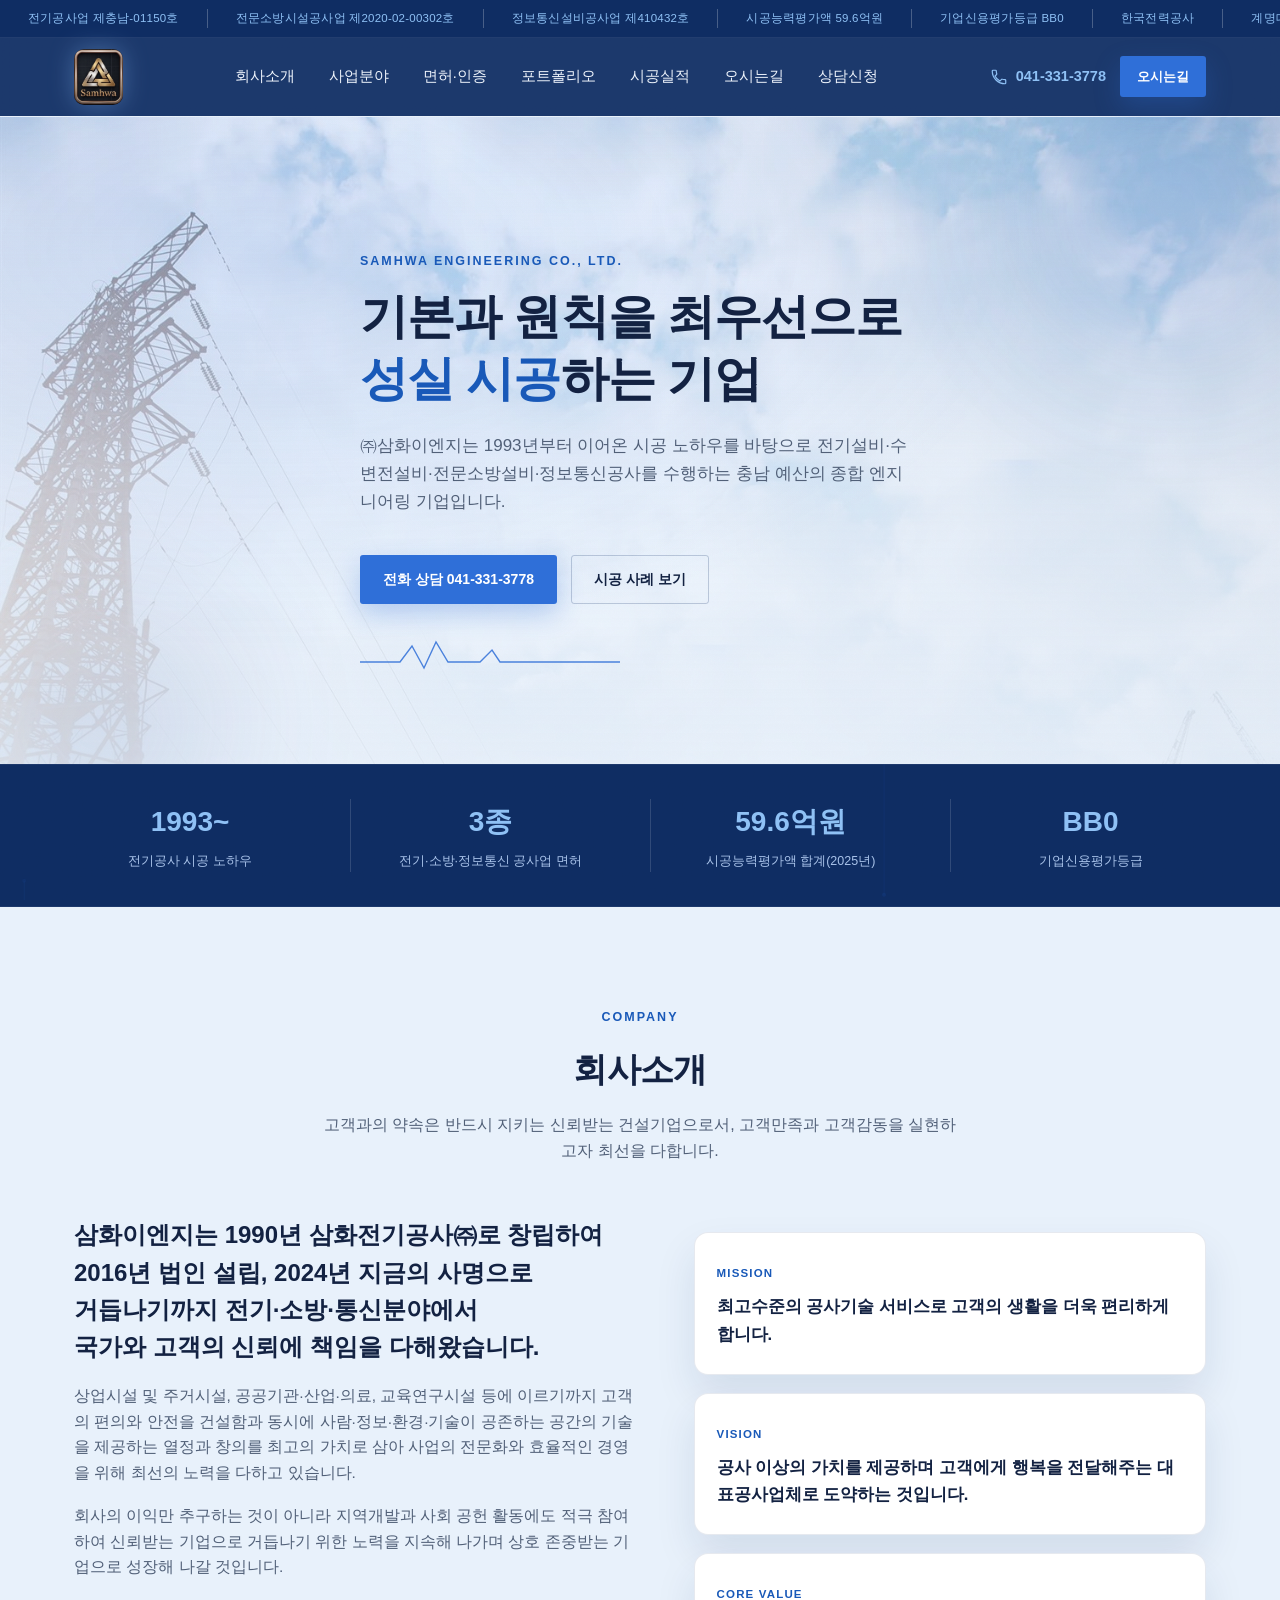
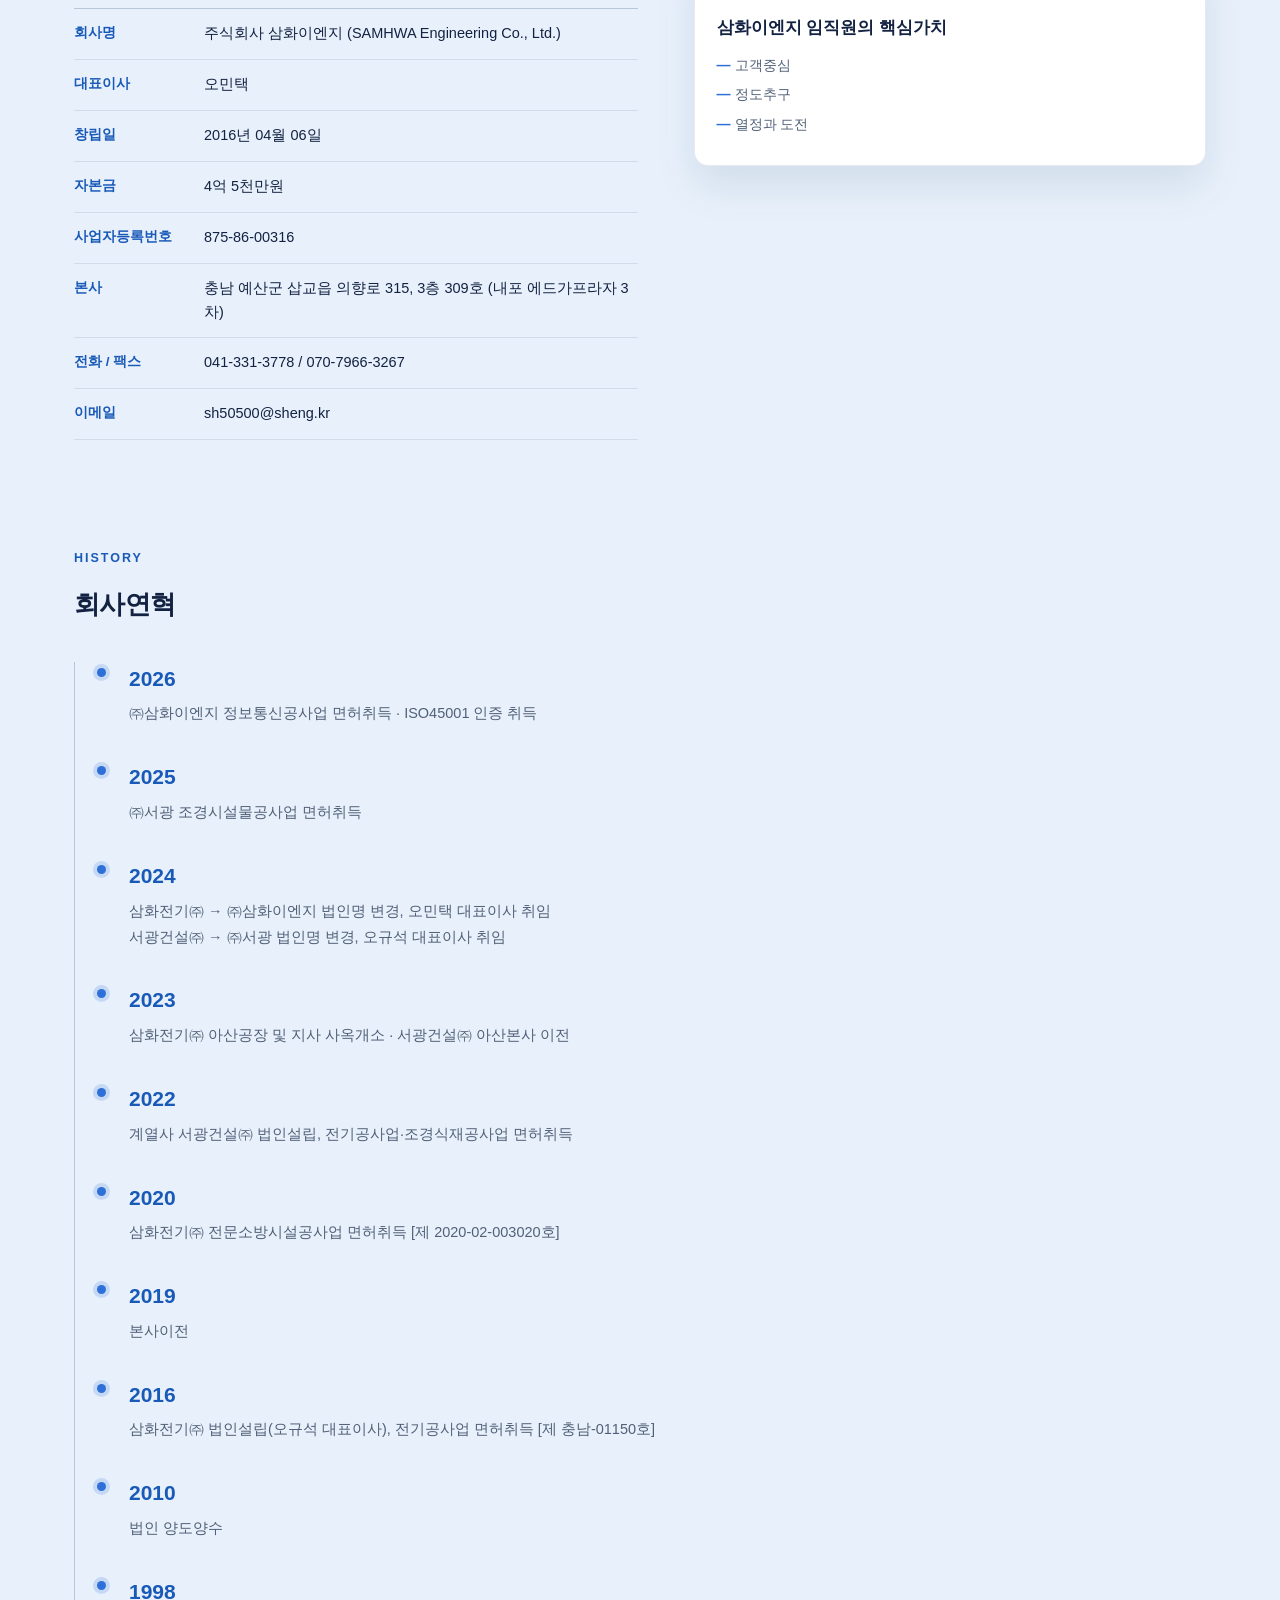
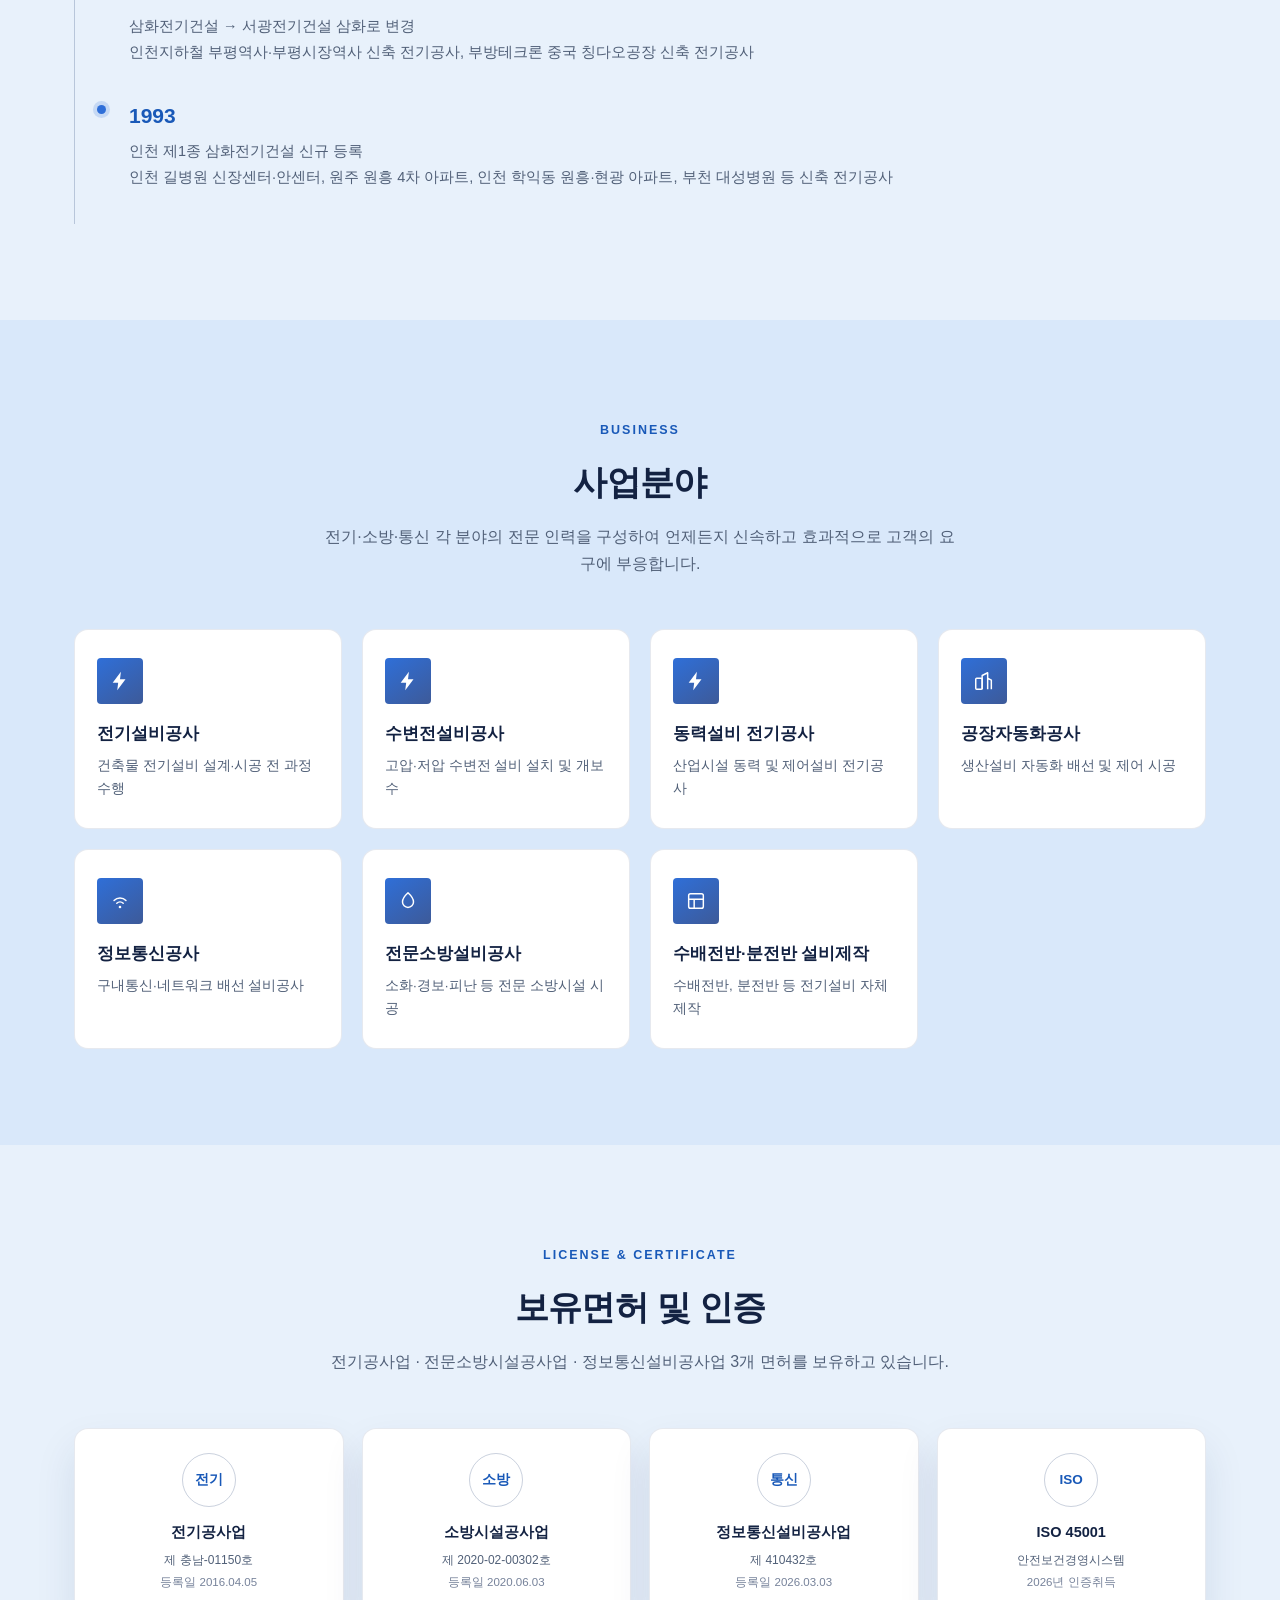
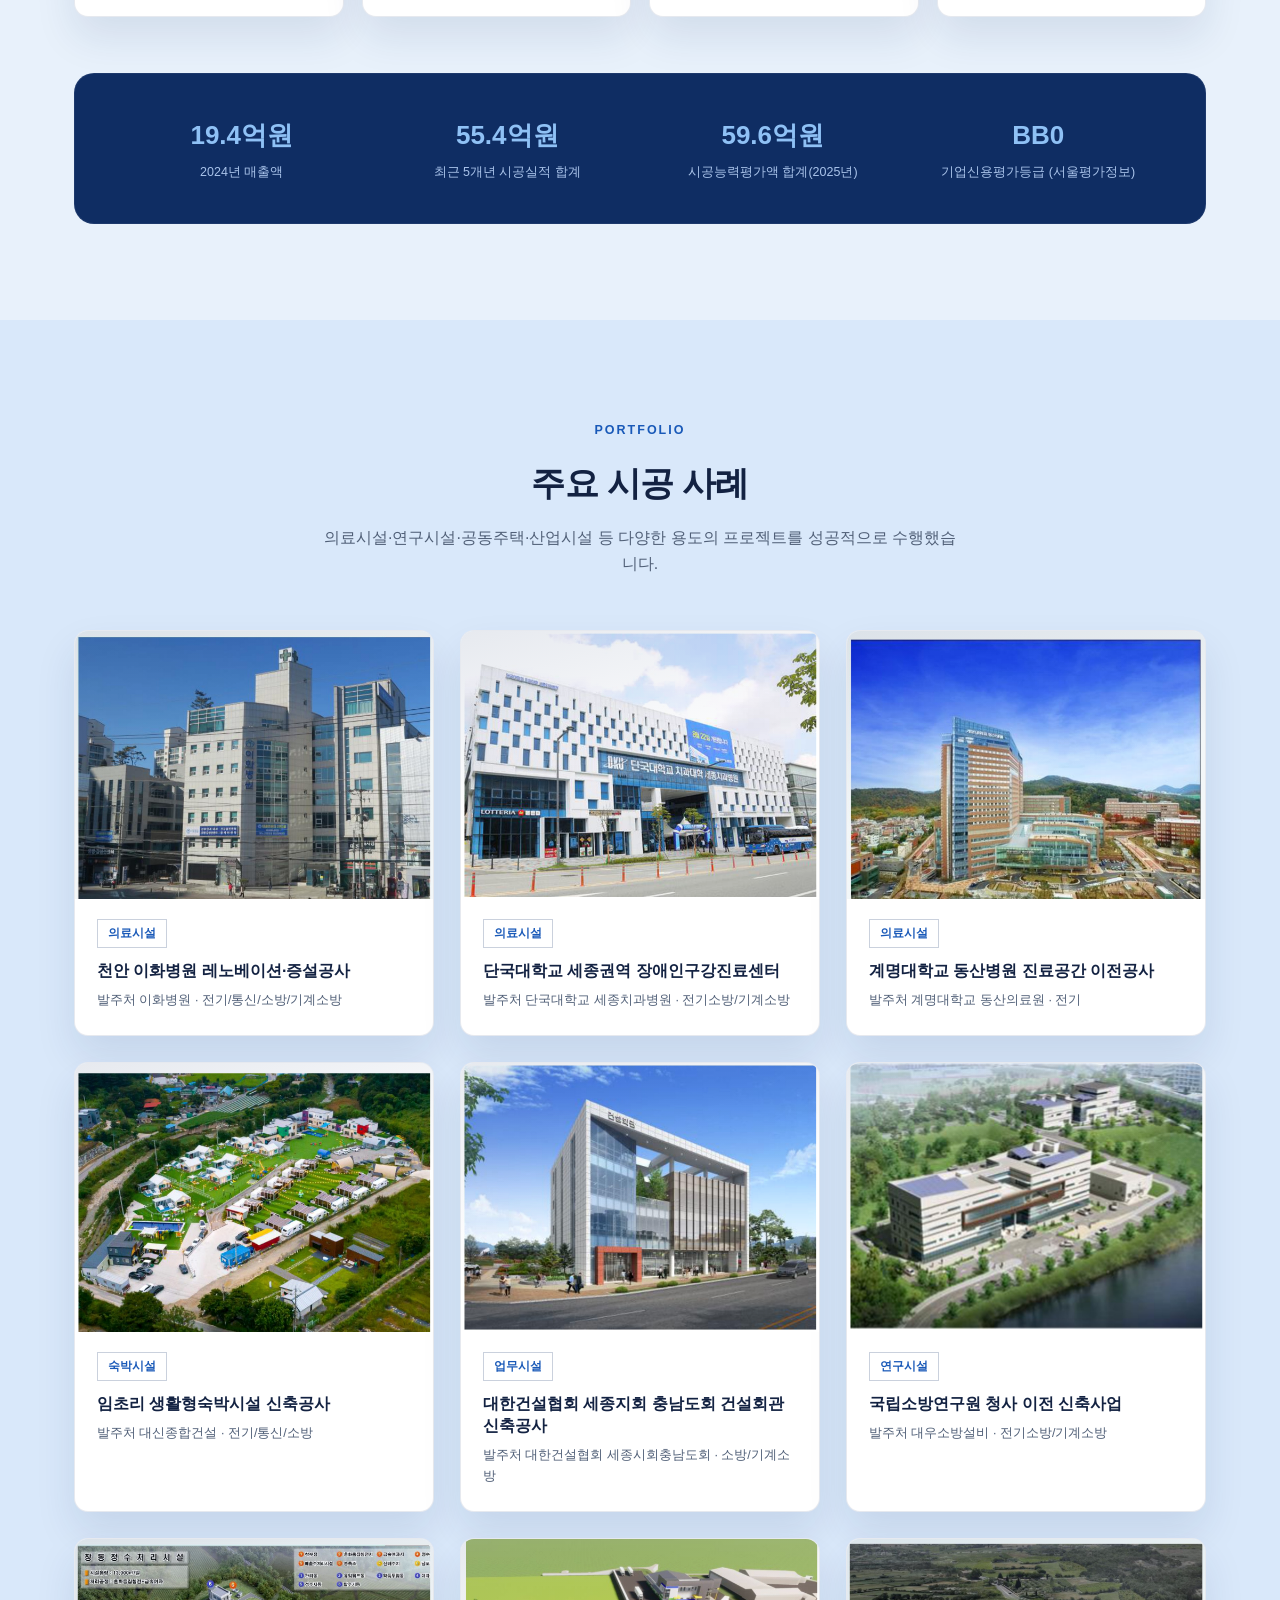
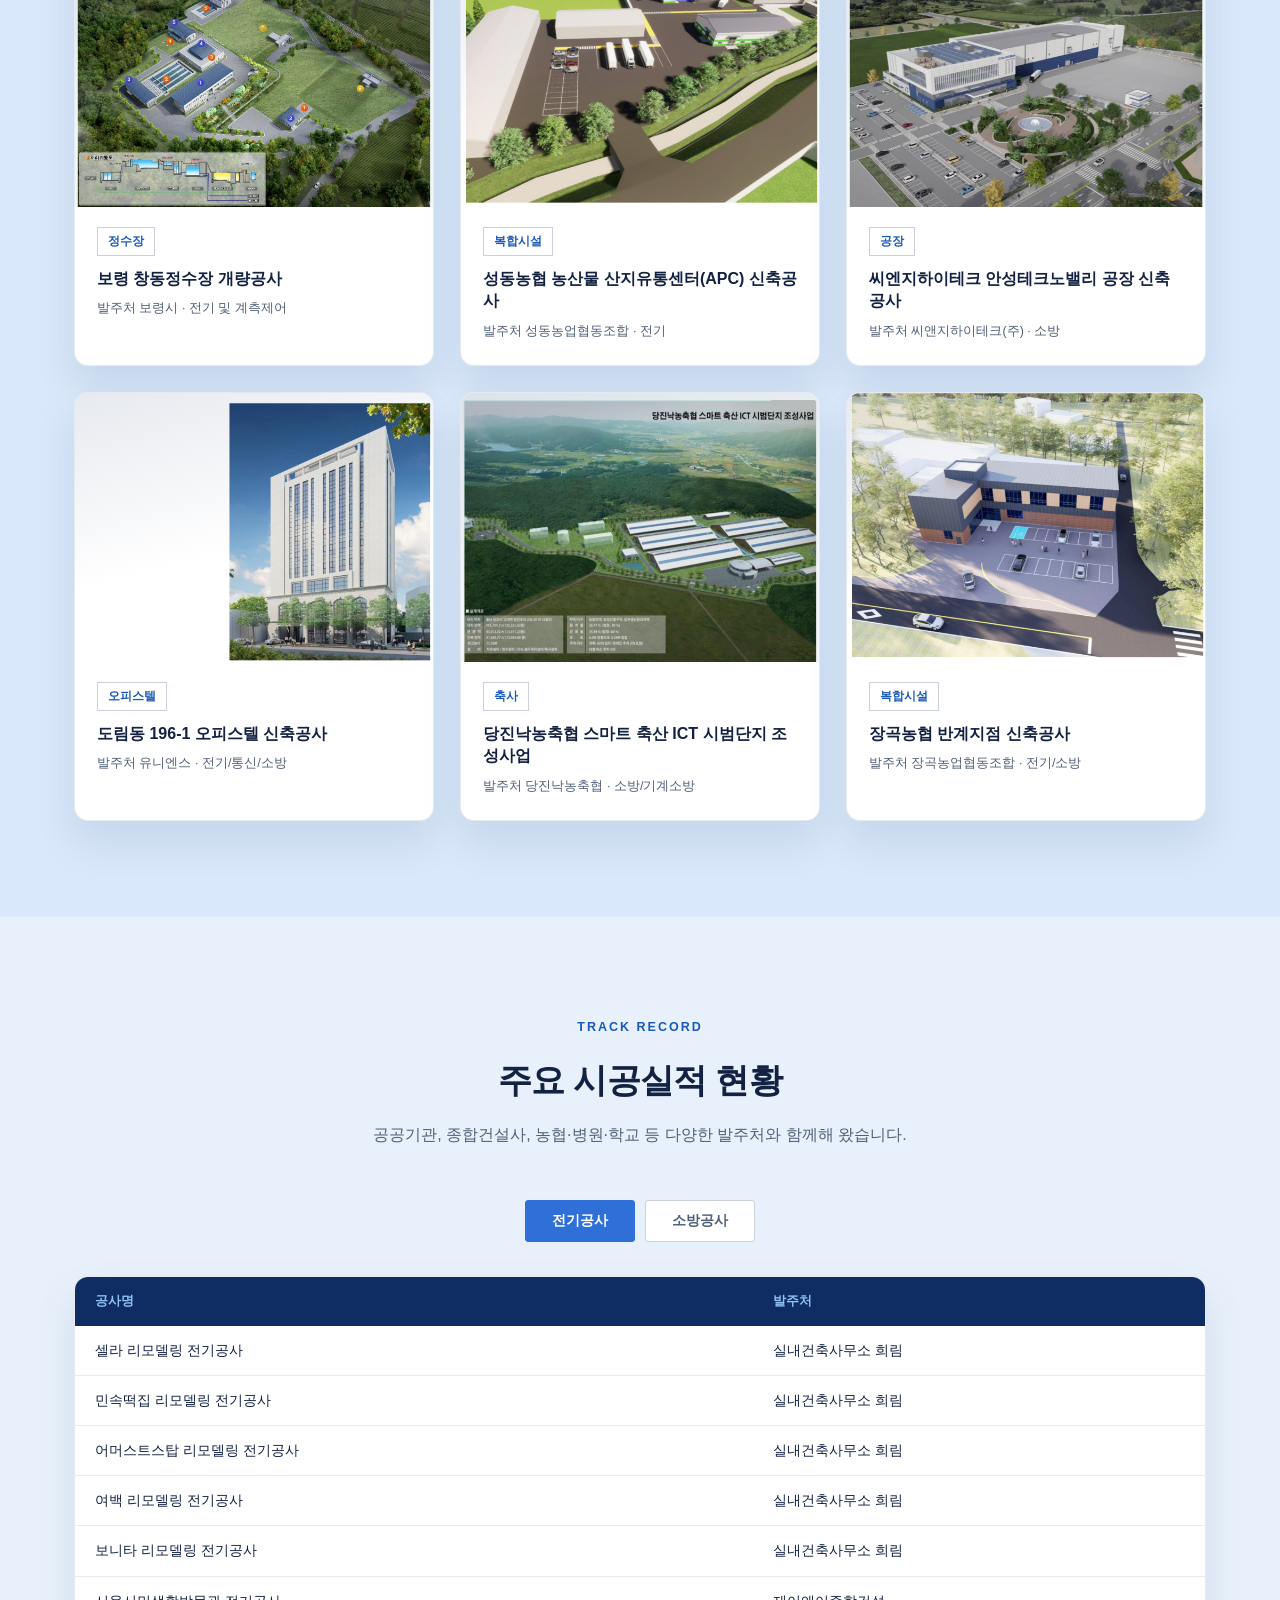
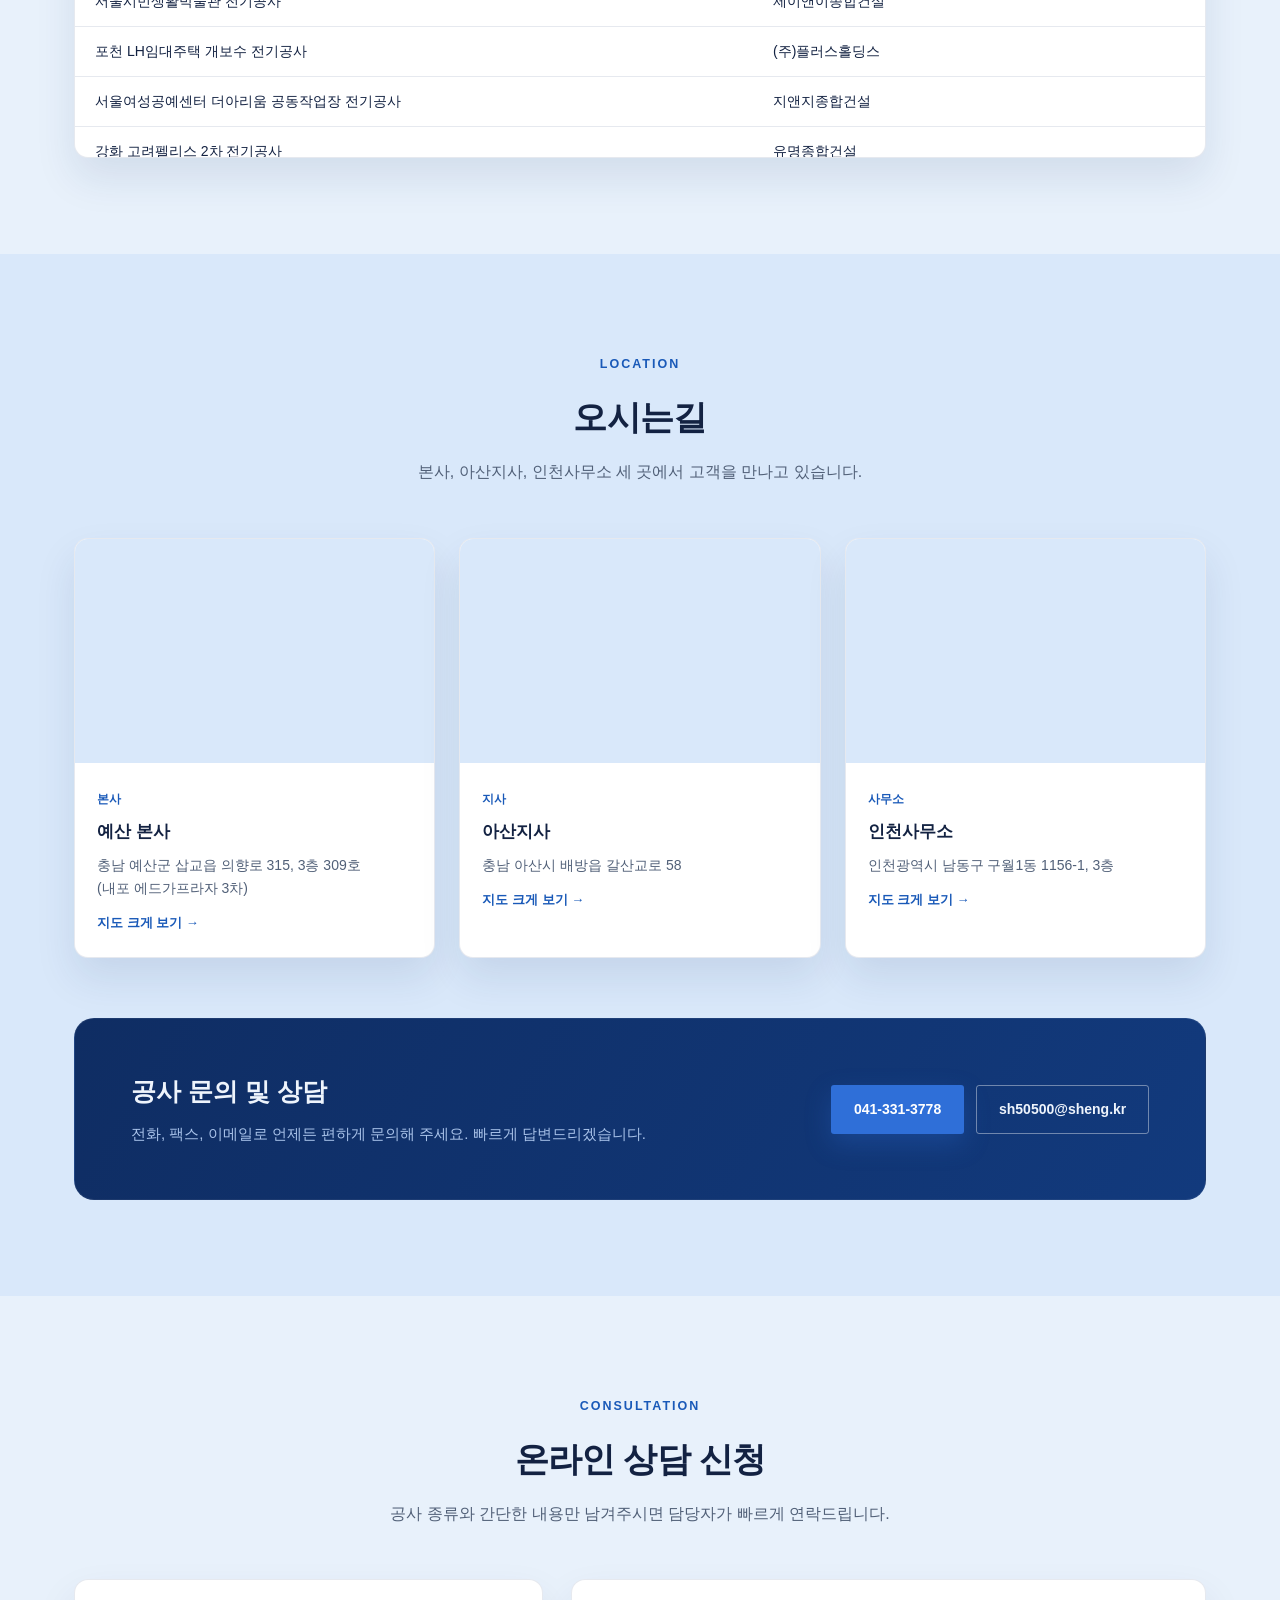
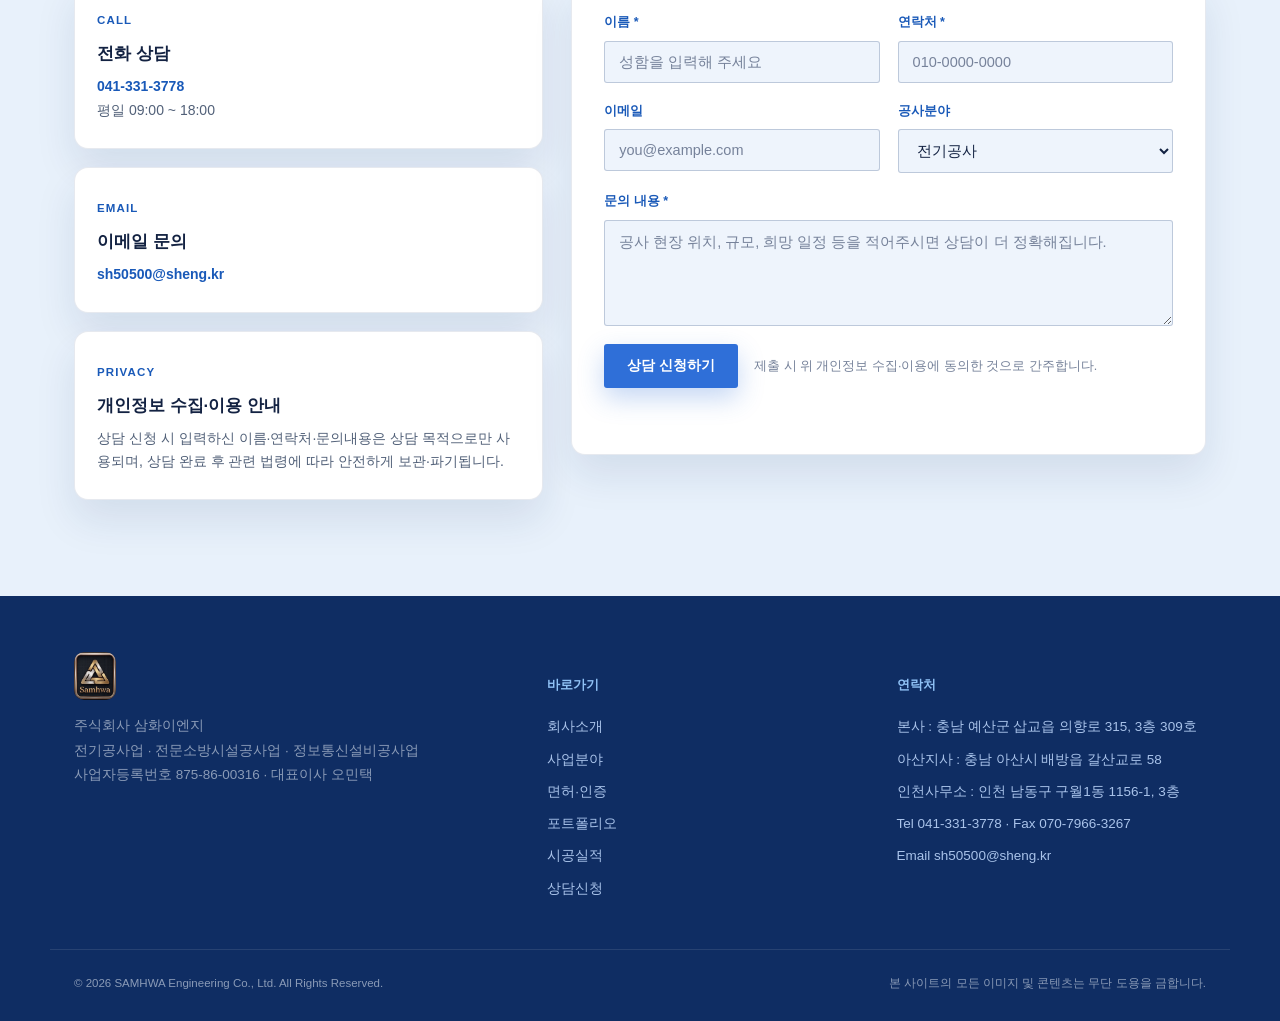
==== index.html @ 5a82204e "Initial commit: white-blue theme with deep-blue accent bands (current live version)" ====
<!DOCTYPE html>
<html lang="ko">
<head>
<meta charset="UTF-8" />
<meta name="viewport" content="width=device-width, initial-scale=1.0" />
<title>(주)삼화이엔지 | 전기공사·소방설비·정보통신공사 전문기업</title>
<meta name="description" content="㈜삼화이엔지는 1993년부터 이어온 시공 노하우로 전기설비공사, 수변전설비공사, 전문소방설비공사, 정보통신공사를 수행하는 충남 예산 소재 종합 엔지니어링 기업입니다." />
<meta property="og:title" content="(주)삼화이엔지 | 기본과 원칙을 최우선으로, 성실 시공하는 기업" />
<meta property="og:description" content="전기공사업 · 전문소방시설공사업 · 정보통신공사업 면허 보유. 병원·연구시설·공동주택·산업시설 등 다양한 시공 실적." />
<meta property="og:type" content="website" />
<meta name="theme-color" content="#0f2d63" />
<link rel="icon" type="image/png" href="assets/img/favicon.png" />
<link rel="stylesheet" href="css/style.css" />
</head>
<body>

<canvas id="bgCanvas" class="bg-canvas" aria-hidden="true"></canvas>
<div class="grain-overlay" aria-hidden="true"></div>

<div class="ticker" aria-hidden="true">
  <div class="ticker-track" id="tickerTrack">
    <span>전기공사업 제충남-01150호</span>
    <span>전문소방시설공사업 제2020-02-00302호</span>
    <span>정보통신설비공사업 제410432호</span>
    <span>시공능력평가액 59.6억원</span>
    <span>기업신용평가등급 BB0</span>
    <span>한국전력공사</span>
    <span>계명대학교 동산병원</span>
    <span>단국대학교 세종치과병원</span>
    <span>국립소방연구원</span>
    <span>ISO45001 인증</span>
    <span>전기공사업 제충남-01150호</span>
    <span>전문소방시설공사업 제2020-02-00302호</span>
    <span>정보통신설비공사업 제410432호</span>
    <span>시공능력평가액 59.6억원</span>
    <span>기업신용평가등급 BB0</span>
    <span>한국전력공사</span>
    <span>계명대학교 동산병원</span>
    <span>단국대학교 세종치과병원</span>
    <span>국립소방연구원</span>
    <span>ISO45001 인증</span>
  </div>
</div>

<header class="site-header">
  <div class="container nav">
    <a href="#top" class="brand"><img src="assets/img/logo.png" alt="삼화이엔지 로고" /></a>
    <nav class="menu">
      <a href="#about">회사소개</a>
      <a href="#business">사업분야</a>
      <a href="#license">면허·인증</a>
      <a href="#portfolio">포트폴리오</a>
      <a href="#performance">시공실적</a>
      <a href="#location">오시는길</a>
      <a href="#consult">상담신청</a>
    </nav>
    <div class="nav-actions">
      <a href="tel:041-331-3778" class="tel-link">
        <svg width="18" height="18" viewBox="0 0 24 24" fill="none"><path d="M6.6 10.8c1.4 2.8 3.8 5.1 6.6 6.6l2.2-2.2c.3-.3.7-.4 1-.2 1.1.4 2.3.6 3.6.6.6 0 1 .4 1 1V20c0 .6-.4 1-1 1C10.6 21 3 13.4 3 4c0-.6.4-1 1-1h3.4c.6 0 1 .4 1 1 0 1.3.2 2.5.6 3.6.1.4 0 .8-.2 1.1L6.6 10.8Z" stroke="currentColor" stroke-width="1.6"/></svg>
        041-331-3778
      </a>
      <a href="#location" class="btn btn-primary btn-sm btn-magnetic">오시는길</a>
      <button class="mobile-toggle" aria-label="메뉴 열기">
        <svg width="26" height="26" viewBox="0 0 24 24" fill="none"><path d="M4 7h16M4 12h16M4 17h16" stroke="currentColor" stroke-width="2" stroke-linecap="round"/></svg>
      </button>
    </div>
  </div>
</header>

<main id="top">

  <!-- HERO -->
  <section class="hero">
    <div class="container hero-inner">
      <span class="eyebrow">SAMHWA ENGINEERING CO., LTD.</span>
      <h1>기본과 원칙을 최우선으로<br /><b>성실 시공</b>하는 기업</h1>
      <p>㈜삼화이엔지는 1993년부터 이어온 시공 노하우를 바탕으로 전기설비·수변전설비·전문소방설비·정보통신공사를 수행하는 충남 예산의 종합 엔지니어링 기업입니다.</p>
      <div class="hero-actions">
        <a href="tel:041-331-3778" class="btn btn-primary btn-magnetic">전화 상담 041-331-3778</a>
        <a href="#portfolio" class="btn btn-outline btn-magnetic">시공 사례 보기</a>
      </div>
      <svg class="hero-line" data-draw width="260" height="34" viewBox="0 0 260 34" aria-hidden="true">
        <path d="M0 24 L40 24 L52 8 L64 30 L76 4 L88 24 L120 24 L132 12 L140 24 L260 24" />
      </svg>
    </div>
  </section>

  <div class="trust-strip">
    <div class="container trust-grid">
      <div class="trust-item">
        <div class="trust-num"><span class="stat-num" data-count>1993</span>~</div>
        <div class="trust-label">전기공사 시공 노하우</div>
      </div>
      <div class="trust-item">
        <div class="trust-num"><span class="stat-num" data-count>3</span>종</div>
        <div class="trust-label">전기·소방·정보통신 공사업 면허</div>
      </div>
      <div class="trust-item">
        <div class="trust-num"><span class="stat-num" data-count>59.6</span>억원</div>
        <div class="trust-label">시공능력평가액 합계(2025년)</div>
      </div>
      <div class="trust-item">
        <div class="trust-num"><span class="stat-num" data-decode>BB0</span></div>
        <div class="trust-label">기업신용평가등급</div>
      </div>
    </div>
  </div>

  <!-- 회사소개 -->
  <section class="section" id="about">
    <div class="container">
      <div class="section-head">
        <span class="eyebrow">Company</span>
        <h2>회사소개</h2>
        <p>고객과의 약속은 반드시 지키는 신뢰받는 건설기업으로서, 고객만족과 고객감동을 실현하고자 최선을 다합니다.</p>
      </div>

      <div class="about-grid" data-reveal>
        <div class="about-copy">
          <h3>삼화이엔지는 1990년 삼화전기공사㈜로 창립하여<br/>2016년 법인 설립, 2024년 지금의 사명으로<br/>거듭나기까지 전기·소방·통신분야에서<br/>국가와 고객의 신뢰에 책임을 다해왔습니다.</h3>
          <p>상업시설 및 주거시설, 공공기관·산업·의료, 교육연구시설 등에 이르기까지 고객의 편의와 안전을 건설함과 동시에 사람·정보·환경·기술이 공존하는 공간의 기술을 제공하는 열정과 창의를 최고의 가치로 삼아 사업의 전문화와 효율적인 경영을 위해 최선의 노력을 다하고 있습니다.</p>
          <p>회사의 이익만 추구하는 것이 아니라 지역개발과 사회 공헌 활동에도 적극 참여하여 신뢰받는 기업으로 거듭나기 위한 노력을 지속해 나가며 상호 존중받는 기업으로 성장해 나갈 것입니다.</p>

          <dl class="info-table">
            <div><dt>회사명</dt><dd>주식회사 삼화이엔지 (SAMHWA Engineering Co., Ltd.)</dd></div>
            <div><dt>대표이사</dt><dd>오민택</dd></div>
            <div><dt>창립일</dt><dd>2016년 04월 06일</dd></div>
            <div><dt>자본금</dt><dd>4억 5천만원</dd></div>
            <div><dt>사업자등록번호</dt><dd>875-86-00316</dd></div>
            <div><dt>본사</dt><dd>충남 예산군 삽교읍 의향로 315, 3층 309호 (내포 에드가프라자 3차)</dd></div>
            <div><dt>전화 / 팩스</dt><dd>041-331-3778 / 070-7966-3267</dd></div>
            <div><dt>이메일</dt><dd>sh50500@sheng.kr</dd></div>
          </dl>
        </div>

        <div>
          <div class="value-cards" style="grid-template-columns:1fr">
            <div class="value-card">
              <span class="tag">MISSION</span>
              <h4>최고수준의 공사기술 서비스로 고객의 생활을 더욱 편리하게 합니다.</h4>
            </div>
            <div class="value-card">
              <span class="tag">VISION</span>
              <h4>공사 이상의 가치를 제공하며 고객에게 행복을 전달해주는 대표공사업체로 도약하는 것입니다.</h4>
            </div>
            <div class="value-card">
              <span class="tag">CORE VALUE</span>
              <h4>삼화이엔지 임직원의 핵심가치</h4>
              <ul>
                <li>고객중심</li>
                <li>정도추구</li>
                <li>열정과 도전</li>
              </ul>
            </div>
          </div>
        </div>
      </div>

      <!-- 연혁 -->
      <div style="margin-top:88px" data-reveal>
        <div class="section-head left" style="margin-bottom:36px">
          <span class="eyebrow">History</span>
          <h2 style="font-size:26px">회사연혁</h2>
        </div>
        <div class="timeline">
          <div class="tl-item">
            <div class="tl-year">2026</div>
            <p>㈜삼화이엔지 정보통신공사업 면허취득 · ISO45001 인증 취득</p>
          </div>
          <div class="tl-item">
            <div class="tl-year">2025</div>
            <p>㈜서광 조경시설물공사업 면허취득</p>
          </div>
          <div class="tl-item">
            <div class="tl-year">2024</div>
            <p>삼화전기㈜ → ㈜삼화이엔지 법인명 변경, 오민택 대표이사 취임</p>
            <p>서광건설㈜ → ㈜서광 법인명 변경, 오규석 대표이사 취임</p>
          </div>
          <div class="tl-item">
            <div class="tl-year">2023</div>
            <p>삼화전기㈜ 아산공장 및 지사 사옥개소 · 서광건설㈜ 아산본사 이전</p>
          </div>
          <div class="tl-item">
            <div class="tl-year">2022</div>
            <p>계열사 서광건설㈜ 법인설립, 전기공사업·조경식재공사업 면허취득</p>
          </div>
          <div class="tl-item">
            <div class="tl-year">2020</div>
            <p>삼화전기㈜ 전문소방시설공사업 면허취득 [제 2020-02-003020호]</p>
          </div>
          <div class="tl-item">
            <div class="tl-year">2019</div>
            <p>본사이전</p>
          </div>
          <div class="tl-item">
            <div class="tl-year">2016</div>
            <p>삼화전기㈜ 법인설립(오규석 대표이사), 전기공사업 면허취득 [제 충남-01150호]</p>
          </div>
          <div class="tl-item">
            <div class="tl-year">2010</div>
            <p>법인 양도양수</p>
          </div>
          <div class="tl-item">
            <div class="tl-year">1998</div>
            <p>삼화전기건설 → 서광전기건설 삼화로 변경</p>
            <p>인천지하철 부평역사·부평시장역사 신축 전기공사, 부방테크론 중국 칭다오공장 신축 전기공사</p>
          </div>
          <div class="tl-item">
            <div class="tl-year">1993</div>
            <p>인천 제1종 삼화전기건설 신규 등록</p>
            <p>인천 길병원 신장센터·안센터, 원주 원흥 4차 아파트, 인천 학익동 원흥·현광 아파트, 부천 대성병원 등 신축 전기공사</p>
          </div>
        </div>
      </div>
    </div>
  </section>

  <!-- 사업분야 -->
  <section class="section alt" id="business">
    <div class="container">
      <div class="section-head">
        <span class="eyebrow">Business</span>
        <h2>사업분야</h2>
        <p>전기·소방·통신 각 분야의 전문 인력을 구성하여 언제든지 신속하고 효과적으로 고객의 요구에 부응합니다.</p>
      </div>
      <div class="biz-grid" data-reveal>
        <div class="biz-card">
          <div class="biz-icon"><svg width="22" height="22" viewBox="0 0 24 24" fill="none"><path d="M13 2 4 14h6l-1 8 9-12h-6l1-8Z" fill="currentColor"/></svg></div>
          <h4>전기설비공사</h4>
          <p>건축물 전기설비 설계·시공 전 과정 수행</p>
        </div>
        <div class="biz-card">
          <div class="biz-icon"><svg width="22" height="22" viewBox="0 0 24 24" fill="none"><path d="M13 2 4 14h6l-1 8 9-12h-6l1-8Z" fill="currentColor"/></svg></div>
          <h4>수변전설비공사</h4>
          <p>고압·저압 수변전 설비 설치 및 개보수</p>
        </div>
        <div class="biz-card">
          <div class="biz-icon"><svg width="22" height="22" viewBox="0 0 24 24" fill="none"><path d="M13 2 4 14h6l-1 8 9-12h-6l1-8Z" fill="currentColor"/></svg></div>
          <h4>동력설비 전기공사</h4>
          <p>산업시설 동력 및 제어설비 전기공사</p>
        </div>
        <div class="biz-card">
          <div class="biz-icon"><svg width="22" height="22" viewBox="0 0 24 24" fill="none"><rect x="3" y="9" width="7" height="12" rx="1" stroke="currentColor" stroke-width="1.6"/><path d="M10 21V6l6-3v18M16 21V9l4 2v10" stroke="currentColor" stroke-width="1.6" stroke-linejoin="round"/></svg></div>
          <h4>공장자동화공사</h4>
          <p>생산설비 자동화 배선 및 제어 시공</p>
        </div>
        <div class="biz-card">
          <div class="biz-icon"><svg width="22" height="22" viewBox="0 0 24 24" fill="none"><path d="M12 20a1.4 1.4 0 1 0 0-2.8 1.4 1.4 0 0 0 0 2.8Z" fill="currentColor"/><path d="M8.5 14.5a5 5 0 0 1 7 0M5.5 11.5a9 9 0 0 1 13 0" stroke="currentColor" stroke-width="1.6" stroke-linecap="round"/></svg></div>
          <h4>정보통신공사</h4>
          <p>구내통신·네트워크 배선 설비공사</p>
        </div>
        <div class="biz-card">
          <div class="biz-icon"><svg width="22" height="22" viewBox="0 0 24 24" fill="none"><path d="M12 3s6 5.5 6 10a6 6 0 1 1-12 0c0-4.5 6-10 6-10Z" stroke="currentColor" stroke-width="1.6" stroke-linejoin="round"/></svg></div>
          <h4>전문소방설비공사</h4>
          <p>소화·경보·피난 등 전문 소방시설 시공</p>
        </div>
        <div class="biz-card">
          <div class="biz-icon"><svg width="22" height="22" viewBox="0 0 24 24" fill="none"><rect x="4" y="4" width="16" height="16" rx="2" stroke="currentColor" stroke-width="1.6"/><path d="M4 10h16M10 10v10" stroke="currentColor" stroke-width="1.6"/></svg></div>
          <h4>수배전반·분전반 설비제작</h4>
          <p>수배전반, 분전반 등 전기설비 자체 제작</p>
        </div>
      </div>
    </div>
  </section>

  <!-- 면허/인증 -->
  <section class="section" id="license">
    <div class="container">
      <div class="section-head">
        <span class="eyebrow">License &amp; Certificate</span>
        <h2>보유면허 및 인증</h2>
        <p>전기공사업 · 전문소방시설공사업 · 정보통신설비공사업 3개 면허를 보유하고 있습니다.</p>
      </div>
      <div class="cert-grid" data-reveal>
        <div class="cert-card">
          <div class="badge">전기</div>
          <h4>전기공사업</h4>
          <div class="num">제 충남-01150호</div>
          <div class="date">등록일 2016.04.05</div>
        </div>
        <div class="cert-card">
          <div class="badge">소방</div>
          <h4>소방시설공사업</h4>
          <div class="num">제 2020-02-00302호</div>
          <div class="date">등록일 2020.06.03</div>
        </div>
        <div class="cert-card">
          <div class="badge">통신</div>
          <h4>정보통신설비공사업</h4>
          <div class="num">제 410432호</div>
          <div class="date">등록일 2026.03.03</div>
        </div>
        <div class="cert-card">
          <div class="badge">ISO</div>
          <h4>ISO 45001</h4>
          <div class="num">안전보건경영시스템</div>
          <div class="date">2026년 인증취득</div>
        </div>
      </div>

      <div class="finance-strip" data-reveal>
        <div class="finance-item">
          <div class="finance-num"><span class="stat-num" data-count>19.4</span>억원</div>
          <div class="finance-label">2024년 매출액</div>
        </div>
        <div class="finance-item">
          <div class="finance-num"><span class="stat-num" data-count>55.4</span>억원</div>
          <div class="finance-label">최근 5개년 시공실적 합계</div>
        </div>
        <div class="finance-item">
          <div class="finance-num"><span class="stat-num" data-count>59.6</span>억원</div>
          <div class="finance-label">시공능력평가액 합계(2025년)</div>
        </div>
        <div class="finance-item">
          <div class="finance-num"><span class="stat-num" data-decode>BB0</span></div>
          <div class="finance-label">기업신용평가등급 (서울평가정보)</div>
        </div>
      </div>
    </div>
  </section>

  <!-- 포트폴리오 -->
  <section class="section alt" id="portfolio">
    <div class="container">
      <div class="section-head">
        <span class="eyebrow">Portfolio</span>
        <h2>주요 시공 사례</h2>
        <p>의료시설·연구시설·공동주택·산업시설 등 다양한 용도의 프로젝트를 성공적으로 수행했습니다.</p>
      </div>
      <div class="pf-grid" data-reveal>

        <article class="pf-card">
          <div class="pf-thumb"><img src="assets/img/proj_ihwa.jpg" alt="천안 이화병원" loading="lazy" /></div>
          <div class="pf-body">
            <span class="pf-cat">의료시설</span>
            <h4>천안 이화병원 레노베이션·증설공사</h4>
            <p class="pf-meta">발주처 이화병원 · 전기/통신/소방/기계소방</p>
          </div>
        </article>

        <article class="pf-card">
          <div class="pf-thumb"><img src="assets/img/proj_dankook.jpg" alt="단국대학교 세종치과병원" loading="lazy" /></div>
          <div class="pf-body">
            <span class="pf-cat">의료시설</span>
            <h4>단국대학교 세종권역 장애인구강진료센터</h4>
            <p class="pf-meta">발주처 단국대학교 세종치과병원 · 전기소방/기계소방</p>
          </div>
        </article>

        <article class="pf-card">
          <div class="pf-thumb"><img src="assets/img/proj_keimyung.jpg" alt="계명대학교 동산병원" loading="lazy" /></div>
          <div class="pf-body">
            <span class="pf-cat">의료시설</span>
            <h4>계명대학교 동산병원 진료공간 이전공사</h4>
            <p class="pf-meta">발주처 계명대학교 동산의료원 · 전기</p>
          </div>
        </article>

        <article class="pf-card">
          <div class="pf-thumb"><img src="assets/img/proj_glamping.jpg" alt="임초리 생활형숙박시설" loading="lazy" /></div>
          <div class="pf-body">
            <span class="pf-cat">숙박시설</span>
            <h4>임초리 생활형숙박시설 신축공사</h4>
            <p class="pf-meta">발주처 대신종합건설 · 전기/통신/소방</p>
          </div>
        </article>

        <article class="pf-card">
          <div class="pf-thumb"><img src="assets/img/proj_gunhyeophoe.jpg" alt="대한건설협회 세종지회 충남도회 건설회관" loading="lazy" /></div>
          <div class="pf-body">
            <span class="pf-cat">업무시설</span>
            <h4>대한건설협회 세종지회 충남도회 건설회관 신축공사</h4>
            <p class="pf-meta">발주처 대한건설협회 세종시회충남도회 · 소방/기계소방</p>
          </div>
        </article>

        <article class="pf-card">
          <div class="pf-thumb"><img src="assets/img/proj_fireresearch.jpg" alt="국립소방연구원 청사" loading="lazy" /></div>
          <div class="pf-body">
            <span class="pf-cat">연구시설</span>
            <h4>국립소방연구원 청사 이전 신축사업</h4>
            <p class="pf-meta">발주처 대우소방설비 · 전기소방/기계소방</p>
          </div>
        </article>

        <article class="pf-card">
          <div class="pf-thumb"><img src="assets/img/proj_boryeong.jpg" alt="보령 창동정수장" loading="lazy" /></div>
          <div class="pf-body">
            <span class="pf-cat">정수장</span>
            <h4>보령 창동정수장 개량공사</h4>
            <p class="pf-meta">발주처 보령시 · 전기 및 계측제어</p>
          </div>
        </article>

        <article class="pf-card">
          <div class="pf-thumb"><img src="assets/img/proj_seongdong.jpg" alt="성동농협 농산물 산지유통센터" loading="lazy" /></div>
          <div class="pf-body">
            <span class="pf-cat">복합시설</span>
            <h4>성동농협 농산물 산지유통센터(APC) 신축공사</h4>
            <p class="pf-meta">발주처 성동농업협동조합 · 전기</p>
          </div>
        </article>

        <article class="pf-card">
          <div class="pf-thumb"><img src="assets/img/proj_cnghitech.jpg" alt="씨엔지하이테크 안성테크노밸리 공장" loading="lazy" /></div>
          <div class="pf-body">
            <span class="pf-cat">공장</span>
            <h4>씨엔지하이테크 안성테크노밸리 공장 신축공사</h4>
            <p class="pf-meta">발주처 씨앤지하이테크(주) · 소방</p>
          </div>
        </article>

        <article class="pf-card">
          <div class="pf-thumb"><img src="assets/img/proj_dorim.jpg" alt="도림동 196-1 오피스텔" loading="lazy" /></div>
          <div class="pf-body">
            <span class="pf-cat">오피스텔</span>
            <h4>도림동 196-1 오피스텔 신축공사</h4>
            <p class="pf-meta">발주처 유니엔스 · 전기/통신/소방</p>
          </div>
        </article>

        <article class="pf-card">
          <div class="pf-thumb"><img src="assets/img/proj_dangjin.jpg" alt="당진낙농축협 스마트 축산 ICT 시범단지" loading="lazy" /></div>
          <div class="pf-body">
            <span class="pf-cat">축사</span>
            <h4>당진낙농축협 스마트 축산 ICT 시범단지 조성사업</h4>
            <p class="pf-meta">발주처 당진낙농축협 · 소방/기계소방</p>
          </div>
        </article>

        <article class="pf-card">
          <div class="pf-thumb"><img src="assets/img/proj_janggok.jpg" alt="장곡농협 반계지점" loading="lazy" /></div>
          <div class="pf-body">
            <span class="pf-cat">복합시설</span>
            <h4>장곡농협 반계지점 신축공사</h4>
            <p class="pf-meta">발주처 장곡농업협동조합 · 전기/소방</p>
          </div>
        </article>

      </div>
    </div>
  </section>

  <!-- 시공실적 -->
  <section class="section" id="performance">
    <div class="container">
      <div class="section-head">
        <span class="eyebrow">Track Record</span>
        <h2>주요 시공실적 현황</h2>
        <p>공공기관, 종합건설사, 농협·병원·학교 등 다양한 발주처와 함께해 왔습니다.</p>
      </div>

      <div class="tabs">
        <button class="tab-btn active" data-target="panel-elec">전기공사</button>
        <button class="tab-btn" data-target="panel-fire">소방공사</button>
      </div>

      <div class="table-wrap">
        <div class="table-scroll">
          <div class="tab-panel active" id="panel-elec">
            <table>
              <thead><tr><th style="width:60%">공사명</th><th>발주처</th></tr></thead>
              <tbody>
                <tr><td>셀라 리모델링 전기공사</td><td>실내건축사무소 희림</td></tr>
                <tr><td>민속떡집 리모델링 전기공사</td><td>실내건축사무소 희림</td></tr>
                <tr><td>어머스트스탑 리모델링 전기공사</td><td>실내건축사무소 희림</td></tr>
                <tr><td>여백 리모델링 전기공사</td><td>실내건축사무소 희림</td></tr>
                <tr><td>보니타 리모델링 전기공사</td><td>실내건축사무소 희림</td></tr>
                <tr><td>서울시민생활박물관 전기공사</td><td>제이앤이종합건설</td></tr>
                <tr><td>포천 LH임대주택 개보수 전기공사</td><td>(주)플러스홀딩스</td></tr>
                <tr><td>서울여성공예센터 더아리움 공동작업장 전기공사</td><td>지앤지종합건설</td></tr>
                <tr><td>강화 고려펠리스 2차 전기공사</td><td>유명종합건설</td></tr>
                <tr><td>남산리 6차 신축 전기공사</td><td>유명종합건설</td></tr>
                <tr><td>고려팰리스 7차 신축 전기공사</td><td>유명종합건설</td></tr>
                <tr><td>서울여성공예센터 더아리움 전기공사</td><td>서울여성공예센터</td></tr>
                <tr><td>공주대학교 예산캠퍼스 보수 전기공사</td><td>(주)닥터바이오</td></tr>
                <tr><td>제32보병사단 전기공사</td><td>제32보병사단</td></tr>
                <tr><td>코멕스산업 고압 큐비클 개보수 전기공사</td><td>(주)코멕스산업</td></tr>
                <tr><td>공군 제20전투비행단 카트도로 환경개선 공사 중 유도선공사</td><td>우진종합건설(주)</td></tr>
                <tr><td>벽산 망원동 다중생활시설 신축 전기공사</td><td>(주)야놀자씨앤디</td></tr>
                <tr><td>예산여고 천정교체 조명개선 전기공사</td><td>충청남도 교육청 예산교육지원청</td></tr>
                <tr><td>시흥시 은행동 다가구주택 신축 전기공사</td><td>(주)와이플래닝</td></tr>
                <tr><td>장항지구 수리시설개보수사업 전기공사</td><td>한국농어촌공사 서천지사</td></tr>
              </tbody>
            </table>
          </div>

          <div class="tab-panel" id="panel-fire">
            <table>
              <thead><tr><th style="width:60%">공사명</th><th>발주처</th></tr></thead>
              <tbody>
                <tr><td>아산원예농협 자재창고 증축 및 대수선공사(소방)</td><td>아산원예농협</td></tr>
                <tr><td>예산군산림조합 미이용 바이오매스 보관시설 신축 보조사업공사(소방)</td><td>예산군산림조합</td></tr>
                <tr><td>예산전자공업고등학교 실습실 환경개선 소방공사</td><td>예산교육지원청</td></tr>
                <tr><td>성수동 근린생활시설 신축공사(소방)</td><td>(주)삼우종합건설</td></tr>
                <tr><td>동성고등공민학교 교육연구시설(기숙사) 신축공사(소방)</td><td>(주)활림건설</td></tr>
                <tr><td>덕산면 사동리 406근린생활시설 소방공사</td><td>와이디종합건설(주)</td></tr>
                <tr><td>(주)셀릭 천안공장 P3 증축공사 중 소방공사</td><td>와이디종합건설(주)</td></tr>
                <tr><td>장재리 1529 근린생활시설 신축공사 중 소방공사</td><td>(주)활림건설</td></tr>
                <tr><td>성정동 1365 맨션브릿지호텔 소방공사</td><td>(주)흑석</td></tr>
                <tr><td>한국전력공사 345kV 신성연SS 소방설비공사</td><td>한국전력공사</td></tr>
                <tr><td>아산시 모종동 801외 1필지 근린생활시설 신축공사 중 소방시설공사</td><td>(주)활림건설</td></tr>
                <tr><td>씨엔지하이테크 안성테크노밸리 공장 신축공사(소방)</td><td>씨엔지하이테크(주)</td></tr>
                <tr><td>용봉산자연휴양림 산림휴양관 등 증축 공사(소방)</td><td>호성전력(주)</td></tr>
              </tbody>
            </table>
          </div>
        </div>
      </div>
    </div>
  </section>

  <!-- 오시는길 -->
  <section class="section alt" id="location">
    <div class="container">
      <div class="section-head">
        <span class="eyebrow">Location</span>
        <h2>오시는길</h2>
        <p>본사, 아산지사, 인천사무소 세 곳에서 고객을 만나고 있습니다.</p>
      </div>

      <div class="loc-grid" data-reveal>
        <div class="loc-card">
          <iframe class="loc-map" loading="lazy" src="https://www.google.com/maps?q=충청남도 예산군 삽교읍 의향로 315&output=embed"></iframe>
          <div class="loc-body">
            <span class="tag">본사</span>
            <h4>예산 본사</h4>
            <address>충남 예산군 삽교읍 의향로 315, 3층 309호<br/>(내포 에드가프라자 3차)</address>
            <a class="map-link" target="_blank" rel="noopener" href="https://www.google.com/maps/search/충청남도 예산군 삽교읍 의향로 315">지도 크게 보기 →</a>
          </div>
        </div>
        <div class="loc-card">
          <iframe class="loc-map" loading="lazy" src="https://www.google.com/maps?q=충청남도 아산시 배방읍 갈산교로 58&output=embed"></iframe>
          <div class="loc-body">
            <span class="tag">지사</span>
            <h4>아산지사</h4>
            <address>충남 아산시 배방읍 갈산교로 58</address>
            <a class="map-link" target="_blank" rel="noopener" href="https://www.google.com/maps/search/충청남도 아산시 배방읍 갈산교로 58">지도 크게 보기 →</a>
          </div>
        </div>
        <div class="loc-card">
          <iframe class="loc-map" loading="lazy" src="https://www.google.com/maps?q=인천광역시 남동구 구월동 1156-1&output=embed"></iframe>
          <div class="loc-body">
            <span class="tag">사무소</span>
            <h4>인천사무소</h4>
            <address>인천광역시 남동구 구월1동 1156-1, 3층</address>
            <a class="map-link" target="_blank" rel="noopener" href="https://www.google.com/maps/search/인천광역시 남동구 구월동 1156-1">지도 크게 보기 →</a>
          </div>
        </div>
      </div>

      <div class="contact-cta" data-reveal>
        <div>
          <h3>공사 문의 및 상담</h3>
          <p>전화, 팩스, 이메일로 언제든 편하게 문의해 주세요. 빠르게 답변드리겠습니다.</p>
        </div>
        <div class="cc-actions">
          <a href="tel:041-331-3778" class="btn btn-primary btn-magnetic">041-331-3778</a>
          <a href="mailto:sh50500@sheng.kr" class="btn btn-outline btn-magnetic">sh50500@sheng.kr</a>
        </div>
      </div>
    </div>
  </section>

  <!-- 상담신청 -->
  <section class="section" id="consult">
    <div class="container">
      <div class="section-head">
        <span class="eyebrow">Consultation</span>
        <h2>온라인 상담 신청</h2>
        <p>공사 종류와 간단한 내용만 남겨주시면 담당자가 빠르게 연락드립니다.</p>
      </div>

      <div class="consult-grid" data-reveal>
        <div class="consult-side">
          <div class="value-card">
            <span class="tag">CALL</span>
            <h4>전화 상담</h4>
            <p><a href="tel:041-331-3778" style="color:var(--accent-bright);font-weight:700">041-331-3778</a><br/>평일 09:00 ~ 18:00</p>
          </div>
          <div class="value-card">
            <span class="tag">EMAIL</span>
            <h4>이메일 문의</h4>
            <p><a href="mailto:sh50500@sheng.kr" style="color:var(--accent-bright);font-weight:700">sh50500@sheng.kr</a></p>
          </div>
          <div class="value-card">
            <span class="tag">PRIVACY</span>
            <h4>개인정보 수집·이용 안내</h4>
            <p>상담 신청 시 입력하신 이름·연락처·문의내용은 상담 목적으로만 사용되며, 상담 완료 후 관련 법령에 따라 안전하게 보관·파기됩니다.</p>
          </div>
        </div>

        <form class="consult-form" id="consultForm">
          <div class="form-row">
            <div class="field">
              <label for="c-name">이름 *</label>
              <input id="c-name" name="name" placeholder="성함을 입력해 주세요" required />
            </div>
            <div class="field">
              <label for="c-phone">연락처 *</label>
              <input id="c-phone" name="phone" placeholder="010-0000-0000" required />
            </div>
          </div>
          <div class="form-row">
            <div class="field">
              <label for="c-email">이메일</label>
              <input id="c-email" type="email" name="email" placeholder="you@example.com" />
            </div>
            <div class="field">
              <label for="c-field">공사분야</label>
              <select id="c-field" name="field">
                <option value="전기공사">전기공사</option>
                <option value="소방공사">소방설비공사</option>
                <option value="정보통신공사">정보통신공사</option>
                <option value="기타">기타 문의</option>
              </select>
            </div>
          </div>
          <div class="field">
            <label for="c-message">문의 내용 *</label>
            <textarea id="c-message" name="message" rows="5" placeholder="공사 현장 위치, 규모, 희망 일정 등을 적어주시면 상담이 더 정확해집니다." required></textarea>
          </div>
          <div class="consult-submit-row">
            <button type="submit" class="btn btn-primary btn-magnetic">상담 신청하기</button>
            <span class="consult-note">제출 시 위 개인정보 수집·이용에 동의한 것으로 간주합니다.</span>
          </div>
          <div id="consult-status" class="consult-status"></div>
        </form>
      </div>
    </div>
  </section>

</main>

<footer class="site-footer">
  <div class="container footer-grid">
    <div class="footer-brand">
      <img src="assets/img/logo.png" alt="삼화이엔지" />
      <p>주식회사 삼화이엔지<br/>전기공사업 · 전문소방시설공사업 · 정보통신설비공사업<br/>사업자등록번호 875-86-00316 · 대표이사 오민택</p>
    </div>
    <div class="footer-col">
      <h5>바로가기</h5>
      <ul>
        <li><a href="#about">회사소개</a></li>
        <li><a href="#business">사업분야</a></li>
        <li><a href="#license">면허·인증</a></li>
        <li><a href="#portfolio">포트폴리오</a></li>
        <li><a href="#performance">시공실적</a></li>
        <li><a href="#consult">상담신청</a></li>
      </ul>
    </div>
    <div class="footer-col">
      <h5>연락처</h5>
      <ul>
        <li>본사 : 충남 예산군 삽교읍 의향로 315, 3층 309호</li>
        <li>아산지사 : 충남 아산시 배방읍 갈산교로 58</li>
        <li>인천사무소 : 인천 남동구 구월1동 1156-1, 3층</li>
        <li>Tel 041-331-3778 · Fax 070-7966-3267</li>
        <li>Email sh50500@sheng.kr</li>
      </ul>
    </div>
  </div>
  <div class="container footer-bottom">
    <span>© 2026 SAMHWA Engineering Co., Ltd. All Rights Reserved.</span>
    <span>본 사이트의 모든 이미지 및 콘텐츠는 무단 도용을 금합니다.</span>
  </div>
</footer>

<!-- 카카오톡 상담 플로팅 버튼 (js/main.js의 KAKAO_CHANNEL_CHAT_URL 설정 후 자동 표시) -->
<a id="kakaoFloat" class="kakao-float" href="#" target="_blank" rel="noopener" style="display:none">
  <svg width="26" height="26" viewBox="0 0 24 24" fill="none"><path d="M12 3C6.48 3 2 6.58 2 11c0 2.86 1.87 5.37 4.68 6.79-.2.75-.73 2.73-.84 3.16-.13.53.2.53.42.38.17-.12 2.7-1.83 3.8-2.58.62.09 1.26.14 1.94.14 5.52 0 10-3.58 10-8s-4.48-8-10-8Z" fill="#391B1B"/></svg>
  <span>카카오톡 상담</span>
</a>

<script src="js/main.js"></script>
</body>
</html>
---- css/style.css ----
/* ===== (주)삼화이엔지 홈페이지 스타일 — 화이트 블루 + 딥블루 포인트 ===== */
:root{
  --bg:#e8f1fb;
  --bg-elevated:#d9e8fa;
  --bg-card:#ffffff;
  --bg-card-2:#eef4fc;
  --line:rgba(15,45,99,.10);
  --line-strong:rgba(15,45,99,.22);
  --fg:#132242;
  --muted:#516078;
  --muted-2:#76829a;
  --accent:#2f6fd8;
  --accent-bright:#1959b8;
  --accent-light:#8fc1f5;
  --accent-2:#3d5a99;
  --success:#2f9e63;
  --error:#d1493a;

  /* 딥블루 포인트 서피스(헤더·티커·통계밴드·CTA·테이블헤더·푸터) 전용 토큰 */
  --deep:#0f2d63;
  --deep-2:#123a7d;
  --on-deep:#eef4fc;
  --on-deep-muted:#a9c3ea;
  --on-deep-dim:rgba(238,244,252,.55);
  --line-on-deep:rgba(255,255,255,.14);
  --line-on-deep-strong:rgba(255,255,255,.24);

  /* 하위 호환용 (기존 마크업 인라인 스타일이 참조) */
  --navy:#eaf1fb;
  --navy-2:#dce8f8;
  --navy-3:var(--accent-bright);
  --orange:var(--accent);
  --orange-2:var(--accent-bright);
  --ink:var(--fg);
  --gray:var(--muted);
  --gray-light:var(--muted-2);
  --white:var(--bg-card);

  --radius:14px;
  --shadow:0 20px 40px rgba(15,45,99,.10);
  --shadow-lg:0 28px 60px rgba(15,45,99,.16);

  --font-kr:"Malgun Gothic","맑은 고딕","Apple SD Gothic Neo",-apple-system,BlinkMacSystemFont,"Segoe UI",sans-serif;
}

*{box-sizing:border-box}
html{scroll-behavior:smooth}
body{
  margin:0;
  font-family:var(--font-kr);
  color:var(--fg);
  background:var(--bg);
  line-height:1.65;
  -webkit-font-smoothing:antialiased;
  position:relative;
}
img{max-width:100%;display:block}
a{color:inherit;text-decoration:none}
ul{margin:0;padding:0;list-style:none}
h1,h2,h3,h4,p{margin:0}
button{font-family:inherit;cursor:pointer}
::selection{background:var(--accent);color:#fff}

.container{max-width:1180px;margin:0 auto;padding:0 24px;position:relative;z-index:1}

/* ---------- 앰비언트 배경 레이어 ---------- */
.bg-canvas{
  position:fixed;inset:0;width:100%;height:100%;z-index:0;
  pointer-events:none;opacity:.55;
}
.grain-overlay{
  position:fixed;inset:0;z-index:1;pointer-events:none;
  opacity:.025;mix-blend-mode:multiply;
  background-image:url("data:image/svg+xml;utf8,<svg xmlns='http://www.w3.org/2000/svg' width='120' height='120'><filter id='n'><feTurbulence type='fractalNoise' baseFrequency='0.85' numOctaves='2' stitchTiles='stitch'/></filter><rect width='100%25' height='100%25' filter='url(%23n)'/></svg>");
}
.blob{
  position:absolute;border-radius:50%;filter:blur(70px);pointer-events:none;z-index:0;
  opacity:.22;will-change:transform;
}
.blob-blue{background:radial-gradient(circle,var(--accent) 0%,transparent 70%);}
.blob-indigo{background:radial-gradient(circle,var(--accent-2) 0%,transparent 70%);}

/* ---------- 티커테이프 (딥블루 포인트) ---------- */
.ticker{
  background:var(--deep);border-bottom:1px solid rgba(255,255,255,.08);
  overflow:hidden;white-space:nowrap;position:relative;z-index:5;
}
.ticker-track{display:inline-flex;align-items:center;padding:9px 0;animation:tickerScroll 42s linear infinite}
.ticker-track span{
  font-size:11.5px;letter-spacing:.02em;color:var(--accent-light);
  padding:0 28px;border-right:1px solid var(--line-on-deep-strong);white-space:nowrap;
}
@keyframes tickerScroll{from{transform:translateX(0)}to{transform:translateX(-50%)}}
.ticker:hover .ticker-track{animation-play-state:paused}

/* ---------- 공통 섹션 ---------- */
.section{padding:96px 0;position:relative}
.section.alt{background:var(--bg-elevated)}
.section-head{max-width:640px;margin:0 auto 52px;text-align:center}
.eyebrow{
  display:inline-block;
  font-size:12.5px;font-weight:700;letter-spacing:.16em;
  color:var(--accent-bright);text-transform:uppercase;margin-bottom:14px;
}
.section-head h2{font-size:34px;font-weight:800;color:var(--fg);letter-spacing:-.02em}
.section-head p{margin-top:14px;color:var(--muted);font-size:16px}
.section-head.left{text-align:left;margin-left:0}

/* ---------- 헤더 (딥블루 포인트) ---------- */
.site-header{
  position:sticky;top:0;z-index:100;
  border-bottom:1px solid transparent;
  transition:box-shadow .25s, border-color .25s;
}
.site-header::before{
  content:"";position:absolute;inset:0;z-index:-1;
  background:rgba(15,45,99,.94);
  backdrop-filter:blur(14px);
}
.site-header.scrolled{box-shadow:0 10px 26px rgba(15,45,99,.28);border-color:rgba(255,255,255,.08)}
.nav{display:flex;align-items:center;justify-content:space-between;height:78px}
.brand{display:flex;align-items:center;gap:10px}
.brand img{height:56px;width:auto;border-radius:10px;filter:drop-shadow(0 0 12px rgba(143,193,245,.35))}
.menu{display:flex;align-items:center;gap:34px}
.menu a{
  font-size:14.5px;font-weight:500;letter-spacing:0;
  color:var(--on-deep);white-space:nowrap;position:relative;padding:4px 0;
}
.menu a::after{content:"";position:absolute;left:0;bottom:-2px;width:0;height:1px;background:var(--accent-light);transition:width .2s}
.menu a:hover::after{width:100%}
.nav-actions{display:flex;align-items:center;gap:14px}
.tel-link{display:flex;align-items:center;gap:8px;font-weight:700;color:var(--accent-light);font-size:14.5px}
.tel-link svg{flex:none}
.btn{
  display:inline-flex;align-items:center;justify-content:center;gap:8px;
  padding:12px 22px;border-radius:3px;font-weight:700;font-size:14px;
  letter-spacing:0;border:1px solid transparent;
  transition:transform .15s, box-shadow .15s, background .2s, color .2s, border-color .2s;
}
.btn:active{transform:scale(.97)}
.btn-primary{background:var(--accent);color:#fff;box-shadow:0 10px 26px rgba(47,111,216,.28)}
.btn-primary:hover{background:var(--accent-bright)}
.btn-outline{border-color:var(--line-strong);color:var(--fg)}
.btn-outline:hover{border-color:var(--accent);color:var(--accent-bright)}
.btn-navy{background:var(--bg-card-2);color:var(--fg);border-color:var(--line-strong)}
.btn-navy:hover{border-color:var(--accent)}
.btn-ghost{border-color:var(--line-strong);color:var(--fg)}
.btn-ghost:hover{border-color:var(--accent);color:var(--accent-bright)}
.btn-sm{padding:9px 16px;font-size:13px}
.btn-magnetic{will-change:transform}

.mobile-toggle{display:none;background:none;border:none;padding:8px;color:var(--on-deep)}

/* ---------- 히어로 ---------- */
.hero{
  position:relative;min-height:640px;display:flex;align-items:center;overflow:hidden;
  background:
    linear-gradient(180deg,rgba(232,241,251,.48) 0%,rgba(232,241,251,.80) 55%,rgba(232,241,251,.93) 100%),
    url("../assets/img/hero.jpg") center/cover no-repeat;
  color:var(--fg);
}
.hero::after{
  content:"";position:absolute;inset:0;pointer-events:none;
  background:radial-gradient(ellipse at 20% 20%,rgba(47,111,216,.14),transparent 55%);
}
.hero-inner{padding:130px 0 84px;max-width:720px;position:relative;z-index:2}
.hero .eyebrow{color:var(--accent-bright)}
.hero h1{font-size:48px;line-height:1.3;font-weight:800;letter-spacing:-.02em}
.hero h1 b{color:var(--accent-bright);font-weight:800}
.hero p{margin-top:22px;font-size:17px;color:var(--muted);max-width:560px}
.hero-actions{display:flex;gap:14px;margin-top:38px;flex-wrap:wrap}
.hero-line{margin-top:34px;opacity:.85}
.hero-line path{
  stroke:var(--accent);stroke-width:1.4;fill:none;
  stroke-dasharray:400;stroke-dashoffset:400;transition:stroke-dashoffset 1.8s ease;
}
.hero-line.drawn path{stroke-dashoffset:0}

/* ---------- 통계 스트립 (딥블루 포인트) ---------- */
.trust-strip{background:var(--deep);color:var(--on-deep);border-top:1px solid rgba(255,255,255,.06);border-bottom:1px solid rgba(255,255,255,.06)}
.trust-grid{display:grid;grid-template-columns:repeat(4,1fr);gap:20px;padding:34px 0}
.trust-item{text-align:center;border-left:1px solid var(--line-on-deep)}
.trust-item:first-child{border-left:none}
.trust-num{font-size:28px;font-weight:800;color:var(--accent-light)}
.trust-label{margin-top:6px;font-size:12.5px;letter-spacing:0;color:var(--on-deep-muted)}

/* ---------- 통계 카운트업 / 디코드 ---------- */
.stat-num{font-variant-numeric:tabular-nums}

/* ---------- 회사개요 ---------- */
.about-grid{display:grid;grid-template-columns:1.1fr 1fr;gap:56px;align-items:start}
.about-copy h3{font-size:24px;font-weight:800;color:var(--fg);line-height:1.55}
.about-copy p{margin-top:18px;color:var(--muted);font-size:15.5px}
.info-table{margin-top:28px;border-top:1px solid var(--line-strong)}
.info-table div{display:flex;border-bottom:1px solid var(--line)}
.info-table dt{flex:0 0 130px;padding:13px 0;font-size:13.5px;font-weight:700;color:var(--accent-bright);}
.info-table dd{flex:1;margin:0;padding:13px 0;font-size:14.5px;color:var(--fg)}

.value-cards{display:grid;grid-template-columns:repeat(3,1fr);gap:18px;margin-top:16px}
.value-card{background:var(--bg-card);border:1px solid var(--line);border-radius:var(--radius);padding:26px 22px;box-shadow:var(--shadow);transition:border-color .2s}
.value-card:hover{border-color:var(--line-strong)}
.value-card .tag{display:inline-block;font-size:11.5px;font-weight:700;color:var(--accent-bright);letter-spacing:.1em;margin-bottom:10px}
.value-card h4{font-size:16.5px;font-weight:700;color:var(--fg)}
.value-card p{margin-top:8px;font-size:14px;color:var(--muted)}
.value-card ul{margin-top:10px}
.value-card li{font-size:14px;color:var(--muted);padding:3px 0}
.value-card li::before{content:"— ";color:var(--accent);font-weight:700}

/* ---------- 연혁 타임라인 ---------- */
.timeline{position:relative;margin-top:10px;padding-left:28px;border-left:1px solid var(--line-strong)}
.tl-item{position:relative;padding:0 0 34px 26px}
.tl-item::before{
  content:"";position:absolute;left:-6px;top:6px;width:9px;height:9px;border-radius:50%;
  background:var(--accent);box-shadow:0 0 0 4px rgba(47,111,216,.18);
}
.tl-year{font-size:21px;font-weight:800;color:var(--accent-bright)}
.tl-item p{margin-top:6px;font-size:14.5px;color:var(--muted)}
.tl-item p+p{margin-top:2px}

/* ---------- 사업분야 ---------- */
.biz-grid{display:grid;grid-template-columns:repeat(4,1fr);gap:20px}
.biz-card{
  background:var(--bg-card);border:1px solid var(--line);border-radius:var(--radius);
  padding:28px 22px;transition:transform .2s, box-shadow .2s, border-color .2s;
}
.biz-card:hover{transform:translateY(-4px);box-shadow:var(--shadow-lg);border-color:var(--line-strong)}
.biz-icon{
  width:46px;height:46px;border-radius:4px;
  background:linear-gradient(145deg,var(--accent),var(--accent-2));
  display:flex;align-items:center;justify-content:center;color:#fff;margin-bottom:16px;
}
.biz-card h4{font-size:16.5px;font-weight:700;color:var(--fg)}
.biz-card p{margin-top:8px;font-size:13.5px;color:var(--muted)}

/* ---------- 면허/인증 ---------- */
.cert-grid{display:grid;grid-template-columns:repeat(4,1fr);gap:18px}
.cert-card{background:var(--bg-card);border:1px solid var(--line);border-radius:var(--radius);padding:24px 20px;text-align:center;box-shadow:var(--shadow);transition:border-color .2s}
.cert-card:hover{border-color:var(--line-strong)}
.cert-card .badge{
  width:54px;height:54px;margin:0 auto 14px;border-radius:50%;
  border:1px solid var(--line-strong);color:var(--accent-bright);
  display:flex;align-items:center;justify-content:center;font-weight:700;font-size:13.5px;
}
.cert-card h4{font-size:14.5px;font-weight:700;color:var(--fg)}
.cert-card .num{margin-top:6px;font-size:12px;color:var(--muted)}
.cert-card .date{margin-top:2px;font-size:11.5px;color:var(--muted-2)}

/* ---------- 재무 스트립 (딥블루 포인트) ---------- */
.finance-strip{
  margin-top:56px;background:var(--deep);border:1px solid rgba(255,255,255,.06);border-radius:20px;
  padding:40px 44px;color:var(--on-deep);display:grid;grid-template-columns:repeat(4,1fr);gap:20px;
}
.finance-item{text-align:center}
.finance-num{font-size:26px;font-weight:800;color:var(--accent-light)}
.finance-label{margin-top:6px;font-size:12.5px;color:var(--on-deep-muted)}

/* ---------- 포트폴리오 ---------- */
.pf-grid{display:grid;grid-template-columns:repeat(3,1fr);gap:26px}
.pf-card{
  background:var(--bg-card);border-radius:var(--radius);overflow:hidden;border:1px solid var(--line);
  box-shadow:var(--shadow);transition:transform .25s, box-shadow .25s, border-color .25s;
}
.pf-card:hover{transform:translateY(-6px);box-shadow:var(--shadow-lg);border-color:var(--line-strong)}
.pf-thumb{aspect-ratio:4/3;overflow:hidden;background:var(--bg-elevated);position:relative}
.pf-thumb img{
  width:100%;height:100%;object-fit:cover;transition:transform .5s;
  filter:contrast(1.03) saturate(.98);
}
.pf-thumb::after{
  content:"";position:absolute;inset:0;pointer-events:none;
  background:linear-gradient(165deg,rgba(15,45,99,.10),transparent 55%);
}
.pf-thumb::before{
  content:"";position:absolute;inset:10px;pointer-events:none;z-index:2;
  border:1px solid rgba(28,79,166,0);
  transition:border-color .25s;
}
.pf-card:hover .pf-thumb::before{border-color:rgba(28,79,166,.45)}
.pf-card:hover .pf-thumb img{transform:scale(1.06)}
.pf-body{padding:20px 22px 24px}
.pf-cat{
  display:inline-block;font-size:11.5px;font-weight:700;
  color:var(--accent-bright);border:1px solid var(--line-strong);padding:4px 10px;
}
.pf-body h4{margin-top:12px;font-size:16px;font-weight:700;color:var(--fg);line-height:1.4}
.pf-meta{margin-top:8px;font-size:12.5px;color:var(--muted)}

/* ---------- 실적현황 ---------- */
.tabs{display:flex;justify-content:center;gap:10px;margin-bottom:34px}
.tab-btn{
  padding:11px 26px;border-radius:3px;border:1px solid var(--line-strong);background:var(--bg-card);
  font-weight:700;font-size:13.5px;letter-spacing:0;color:var(--muted);transition:all .2s;
}
.tab-btn.active{background:var(--accent);border-color:var(--accent);color:#fff}
.table-wrap{border:1px solid var(--line);border-radius:var(--radius);overflow:hidden;box-shadow:var(--shadow);background:var(--bg-card)}
.table-scroll{max-height:480px;overflow-y:auto}
table{width:100%;border-collapse:collapse;font-size:14px}
thead th{
  position:sticky;top:0;background:var(--deep);color:var(--accent-light);text-align:left;
  padding:14px 20px;font-weight:700;font-size:12.5px;z-index:2;
}
tbody td{padding:13px 20px;border-bottom:1px solid var(--line);color:var(--fg)}
tbody tr:hover{background:rgba(47,111,216,.05)}
.tab-panel{display:none}
.tab-panel.active{display:block}

/* ---------- 오시는길 ---------- */
.loc-grid{display:grid;grid-template-columns:repeat(3,1fr);gap:24px}
.loc-card{background:var(--bg-card);border:1px solid var(--line);border-radius:var(--radius);overflow:hidden;box-shadow:var(--shadow);transition:border-color .2s}
.loc-card:hover{border-color:var(--line-strong)}
.loc-map{aspect-ratio:16/10;border:none;width:100%;display:block;background:var(--bg-elevated)}
.loc-body{padding:22px}
.loc-body .tag{font-size:11.5px;font-weight:700;color:var(--accent-bright)}
.loc-body h4{margin-top:6px;font-size:17px;font-weight:700;color:var(--fg)}
.loc-body address{margin-top:8px;font-style:normal;font-size:14px;color:var(--muted)}
.loc-body a.map-link{display:inline-block;margin-top:12px;font-size:13px;font-weight:700;color:var(--accent-bright)}
.loc-body a.map-link:hover{text-decoration:underline}

/* ---------- 상담 CTA 밴드 (딥블루 포인트) ---------- */
.contact-cta{
  margin-top:60px;background:linear-gradient(120deg,var(--deep),var(--deep-2));
  border:1px solid rgba(255,255,255,.06);
  border-radius:20px;padding:52px 56px;color:var(--on-deep);display:flex;align-items:center;justify-content:space-between;gap:30px;flex-wrap:wrap;
}
.contact-cta h3{font-size:25px;font-weight:800}
.contact-cta p{margin-top:10px;color:var(--on-deep-muted);font-size:15px}
.contact-cta .cc-actions{display:flex;gap:12px;flex-wrap:wrap}
.contact-cta .btn-outline{border-color:rgba(255,255,255,.4);color:var(--on-deep)}
.contact-cta .btn-outline:hover{border-color:#fff;color:#fff}

/* ---------- 상담신청 ---------- */
.consult-grid{display:grid;grid-template-columns:.85fr 1.15fr;gap:28px;align-items:start}
.consult-side{display:grid;gap:18px}
.consult-side .value-card p{margin-top:8px}
.consult-form{
  background:var(--bg-card);border:1px solid var(--line);border-radius:var(--radius);
  padding:32px;box-shadow:var(--shadow);
}
.consult-form .form-row{display:grid;grid-template-columns:1fr 1fr;gap:18px;margin-bottom:18px}
.field{display:flex;flex-direction:column;gap:8px;margin-bottom:18px}
.consult-form .form-row .field{margin-bottom:0}
.field label{font-size:12.5px;font-weight:700;color:var(--accent-bright)}
.field input,.field select,.field textarea{
  border:1px solid var(--line-strong);border-radius:3px;padding:12px 14px;
  font-size:14.5px;font-family:var(--font-kr);color:var(--fg);background:var(--bg-card-2);
  transition:border-color .2s, box-shadow .2s;
}
.field input::placeholder,.field textarea::placeholder{color:var(--muted-2)}
.field input:focus,.field select:focus,.field textarea:focus{
  outline:none;border-color:var(--accent);box-shadow:0 0 0 3px rgba(47,111,216,.14);background:var(--bg-card);
}
.field textarea{resize:vertical}
.consult-submit-row{display:flex;align-items:center;gap:16px;flex-wrap:wrap;margin-top:6px}
.consult-note{font-size:12.5px;color:var(--muted-2)}
.consult-status{margin-top:14px;font-size:13.5px;font-weight:700;color:var(--accent-bright);min-height:20px}
.consult-status.error{color:var(--error)}
.consult-status.success{color:var(--success)}

@media (max-width:900px){
  .consult-grid{grid-template-columns:1fr}
  .consult-form .form-row{grid-template-columns:1fr}
}

/* ---------- 푸터 (딥블루 포인트) ---------- */
.site-footer{background:var(--deep);color:var(--on-deep-muted);padding:56px 0 28px}
.footer-grid{display:grid;grid-template-columns:1.4fr 1fr 1fr;gap:40px}
.footer-brand img{height:48px;margin-bottom:14px;border-radius:10px}
.footer-brand p{font-size:13.5px;line-height:1.8;color:var(--on-deep-dim)}
.footer-col h5{color:var(--accent-light);font-size:13px;font-weight:700;margin-bottom:16px}
.footer-col li{font-size:13.5px;padding:5px 0;color:var(--on-deep-muted)}
.footer-col a:hover{color:var(--accent-light)}
.footer-bottom{margin-top:44px;padding-top:24px;border-top:1px solid rgba(255,255,255,.10);font-size:11.5px;color:var(--on-deep-dim);display:flex;justify-content:space-between;flex-wrap:wrap;gap:8px}

/* ---------- 카카오톡 상담 플로팅 버튼 ---------- */
.kakao-float{
  position:fixed;right:24px;bottom:24px;z-index:200;
  display:flex;align-items:center;gap:8px;
  background:#FEE500;color:#391B1B;font-weight:700;font-size:14px;
  padding:14px 20px 14px 16px;border-radius:3px;
  box-shadow:0 14px 30px rgba(15,45,99,.28);
  transition:transform .18s, box-shadow .18s;
}
.kakao-float:hover{transform:translateY(-3px);box-shadow:0 18px 36px rgba(15,45,99,.34)}
@media (max-width:640px){
  .kakao-float{right:16px;bottom:16px;padding:13px 18px 13px 14px;font-size:13px}
}

/* ---------- 반응형 ---------- */
@media (max-width:980px){
  .menu{position:fixed;top:78px;left:0;right:0;bottom:0;background:var(--deep);flex-direction:column;padding:30px 24px;gap:0;
    transform:translateY(-8px);opacity:0;pointer-events:none;transition:opacity .2s, transform .2s;overflow-y:auto;}
  .menu.open{opacity:1;pointer-events:auto;transform:translateY(0)}
  .menu a{width:100%;padding:16px 0;border-bottom:1px solid rgba(255,255,255,.12);font-size:16px}
  .nav-actions .tel-link{display:none}
  .mobile-toggle{display:block}
  .about-grid{grid-template-columns:1fr;gap:40px}
  .biz-grid{grid-template-columns:repeat(2,1fr)}
  .cert-grid{grid-template-columns:repeat(2,1fr)}
  .pf-grid{grid-template-columns:repeat(2,1fr)}
  .loc-grid{grid-template-columns:1fr}
  .finance-strip{grid-template-columns:repeat(2,1fr)}
  .trust-grid{grid-template-columns:repeat(2,1fr)}
  .trust-item:nth-child(3){border-left:none}
}
@media (max-width:640px){
  .section{padding:64px 0}
  .hero h1{font-size:33px}
  .hero-inner{padding:104px 0 60px}
  .section-head h2{font-size:27px}
  .biz-grid{grid-template-columns:1fr}
  .cert-grid{grid-template-columns:1fr}
  .pf-grid{grid-template-columns:1fr}
  .finance-strip{grid-template-columns:repeat(2,1fr);padding:30px 24px}
  .contact-cta{padding:36px 28px;flex-direction:column;align-items:flex-start}
  .value-cards{grid-template-columns:1fr}
  .footer-grid{grid-template-columns:1fr;gap:30px}
  thead th, tbody td{padding:11px 14px;font-size:13px}
  .consult-form{padding:22px}
  .ticker-track span{font-size:10.5px;padding:0 18px}
}

/* ---------- 모션 최소화 ---------- */
@media (prefers-reduced-motion: reduce){
  *,*::before,*::after{animation-duration:.001ms !important;animation-iteration-count:1 !important;transition-duration:.001ms !important;scroll-behavior:auto !important}
  .ticker-track{animation:none}
  .hero-line path{transition:none;stroke-dashoffset:0}
}
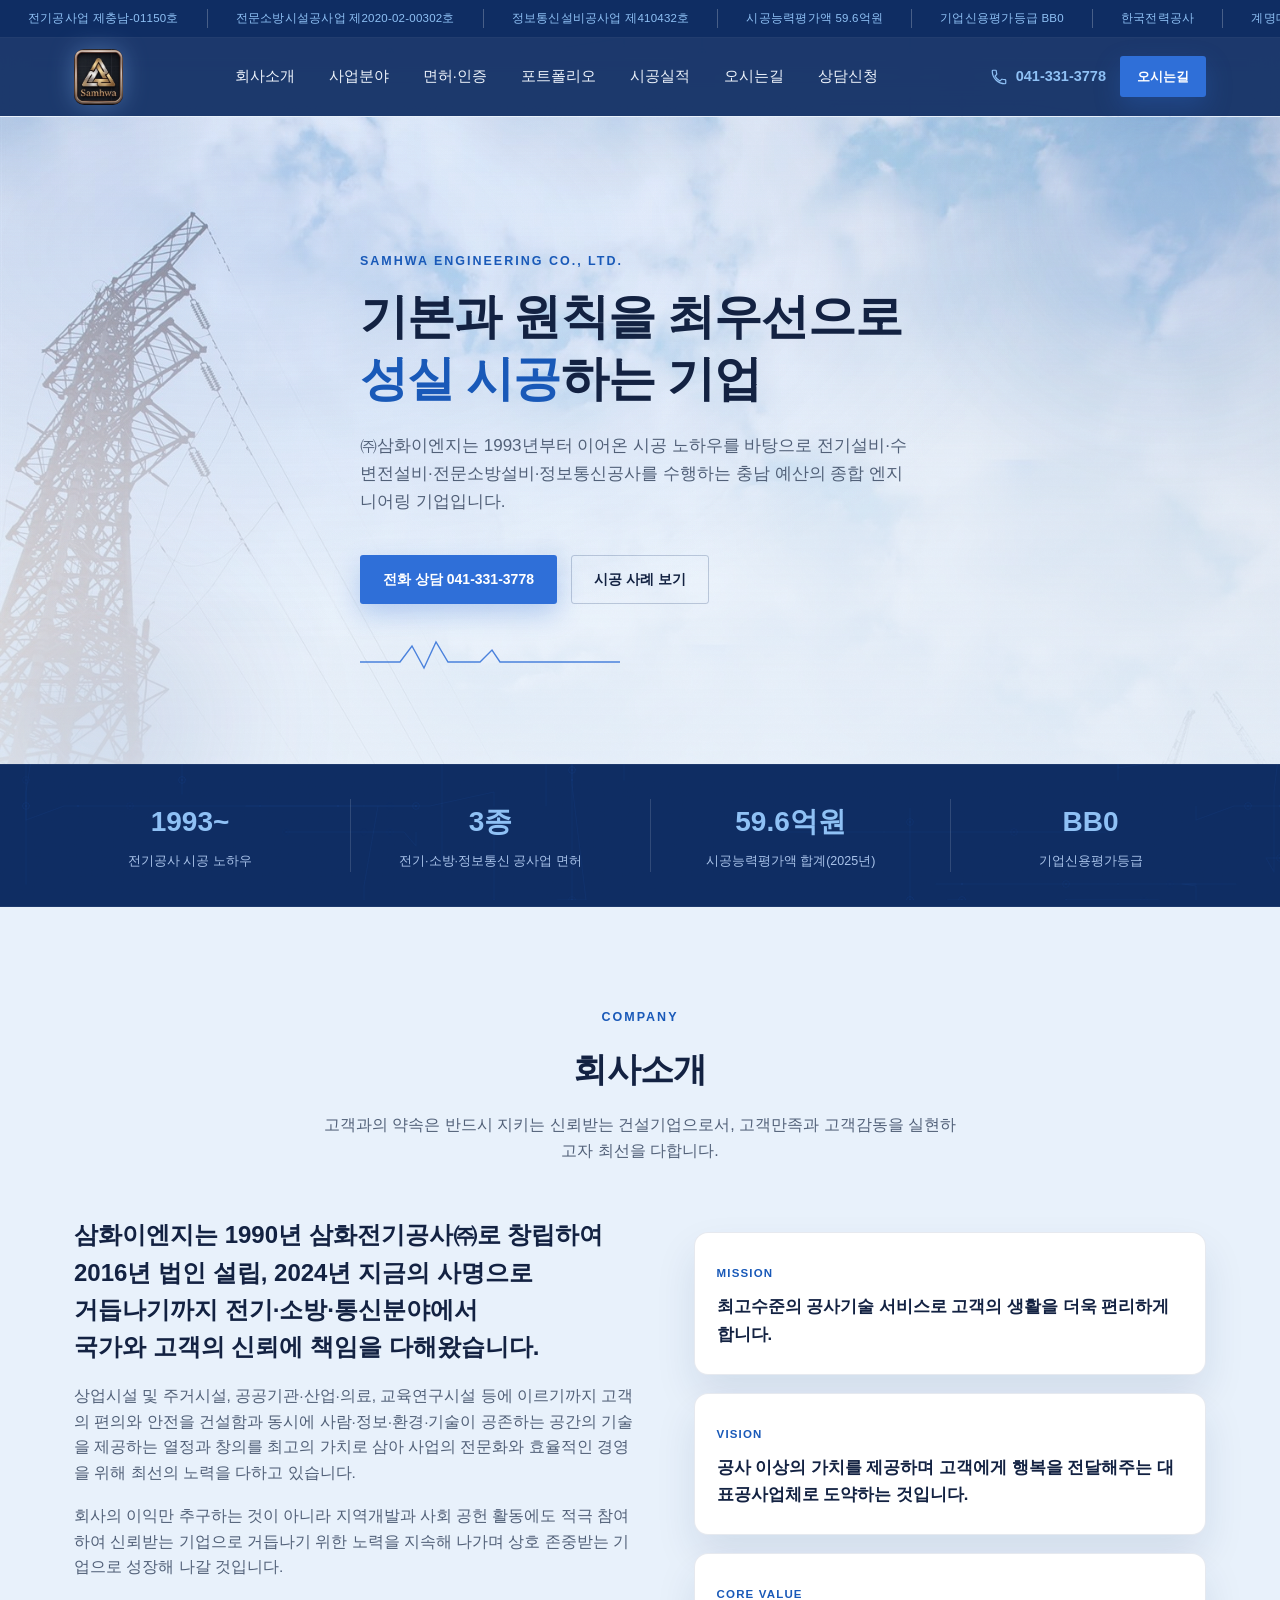
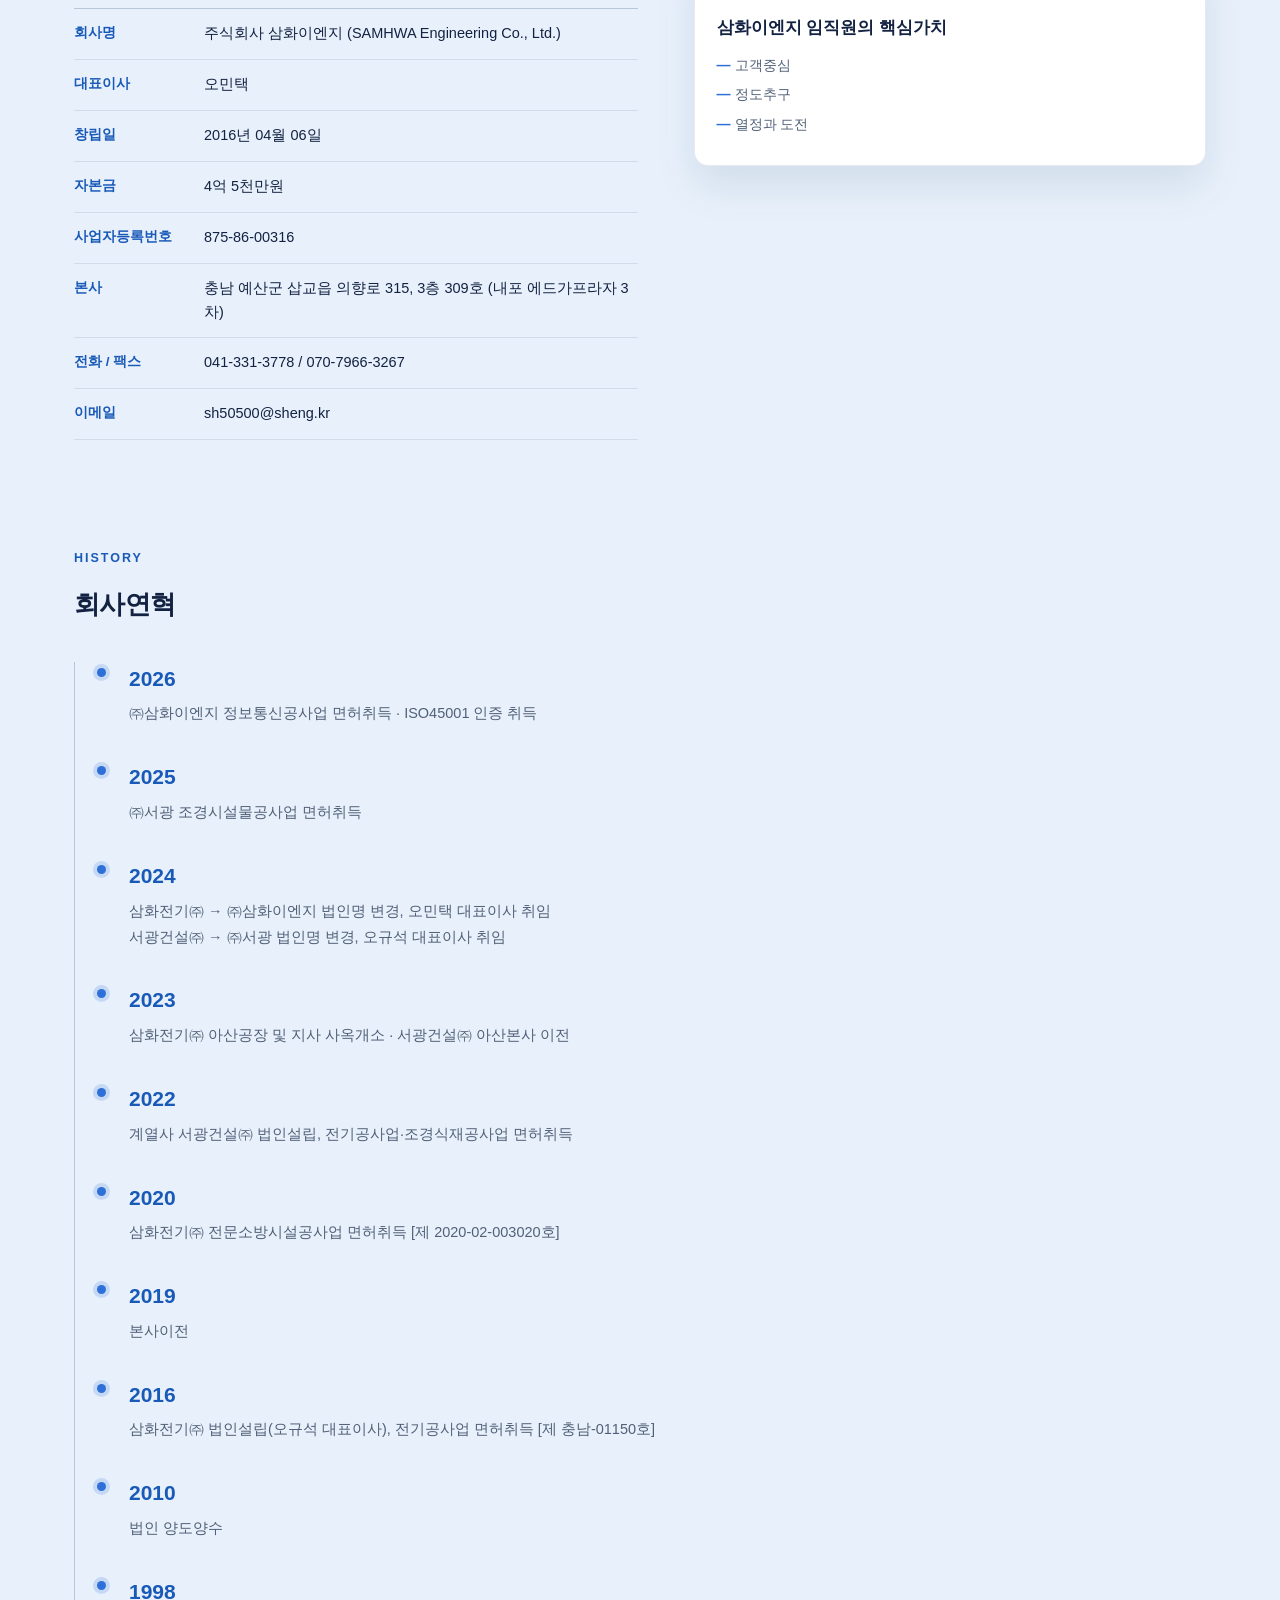
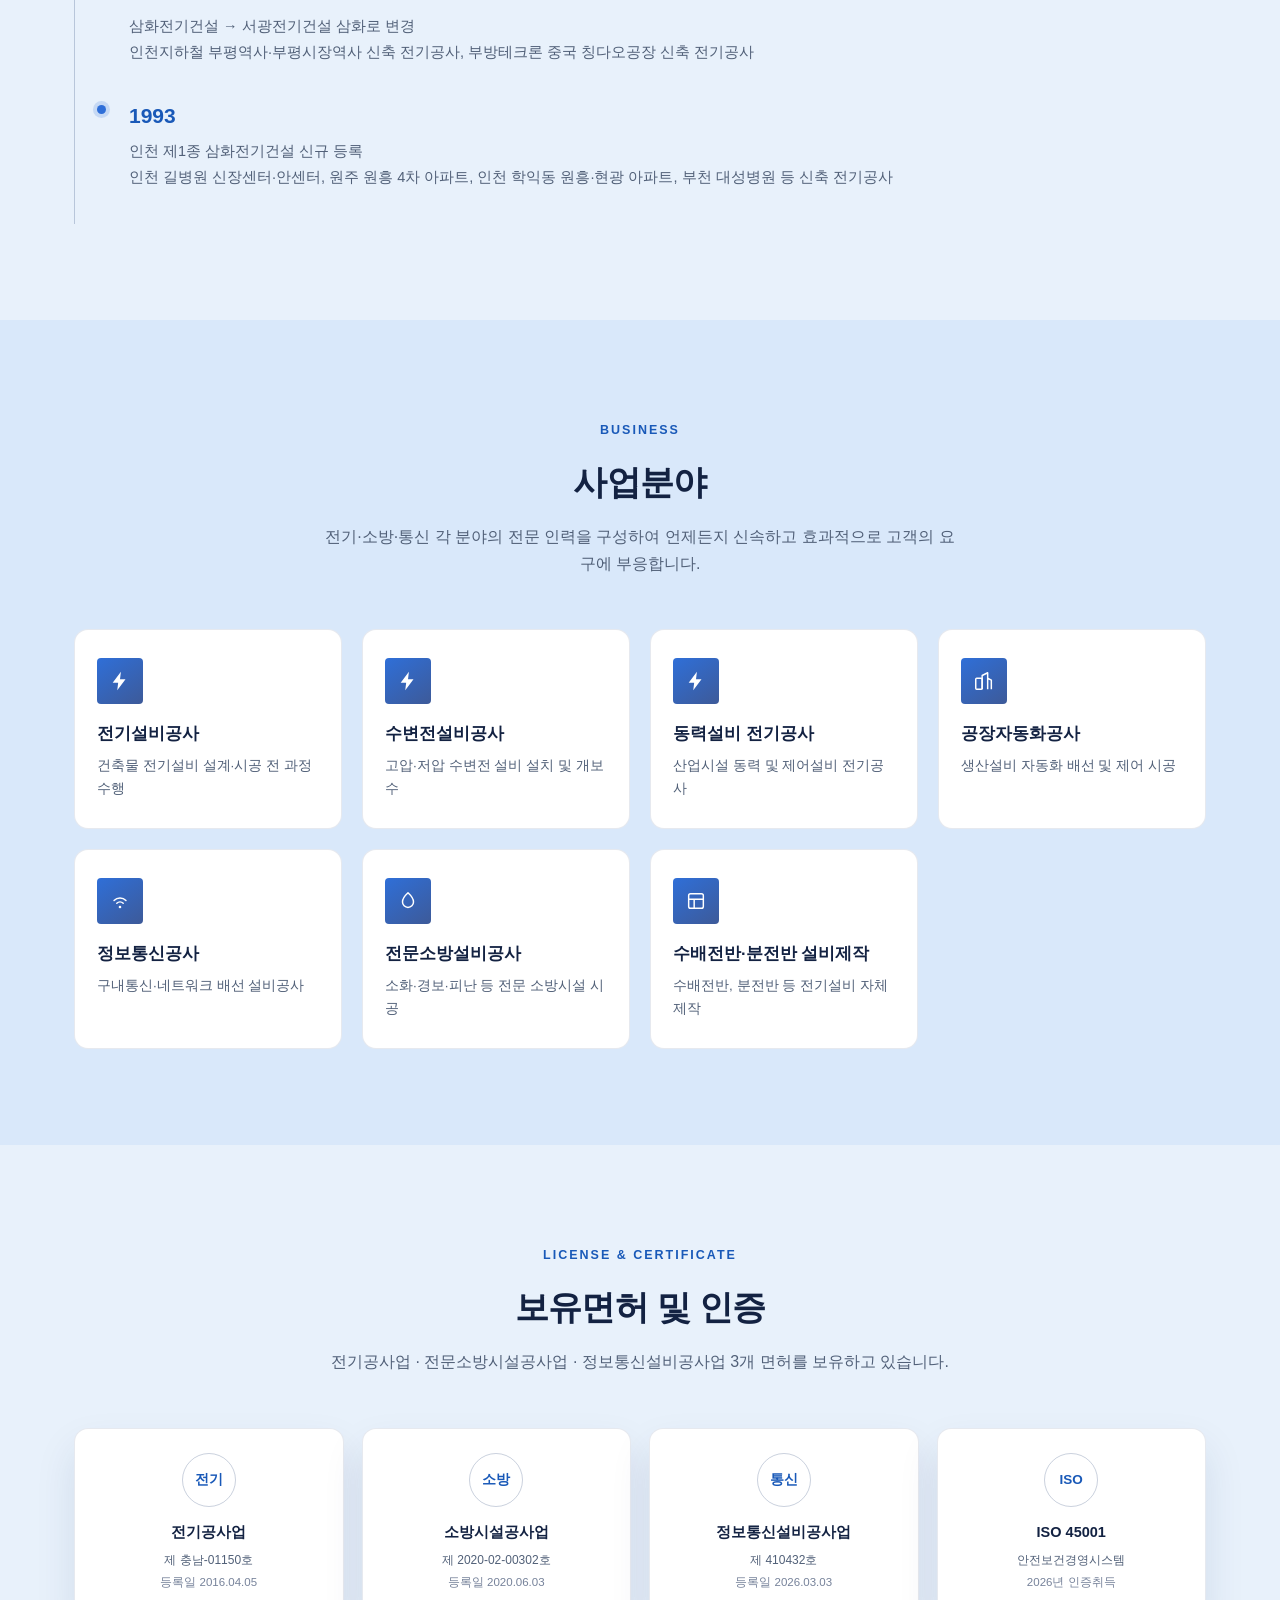
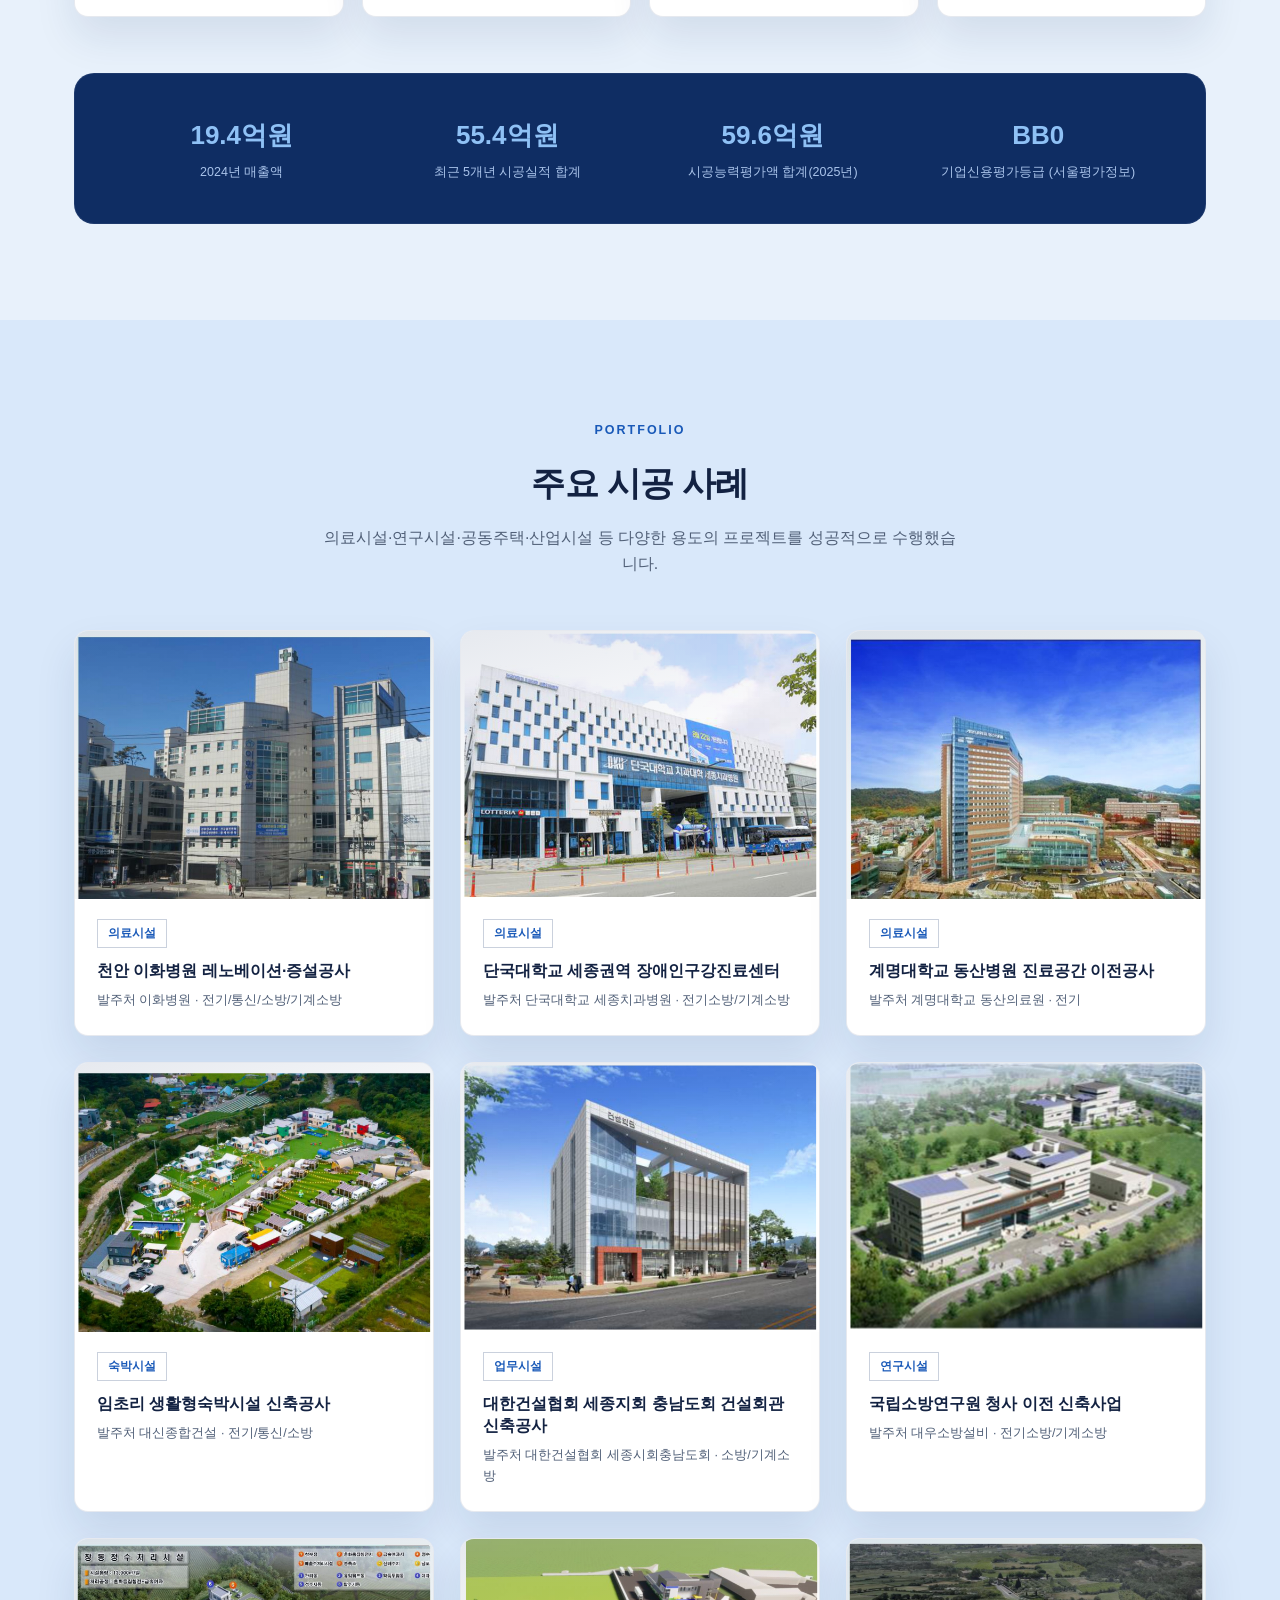
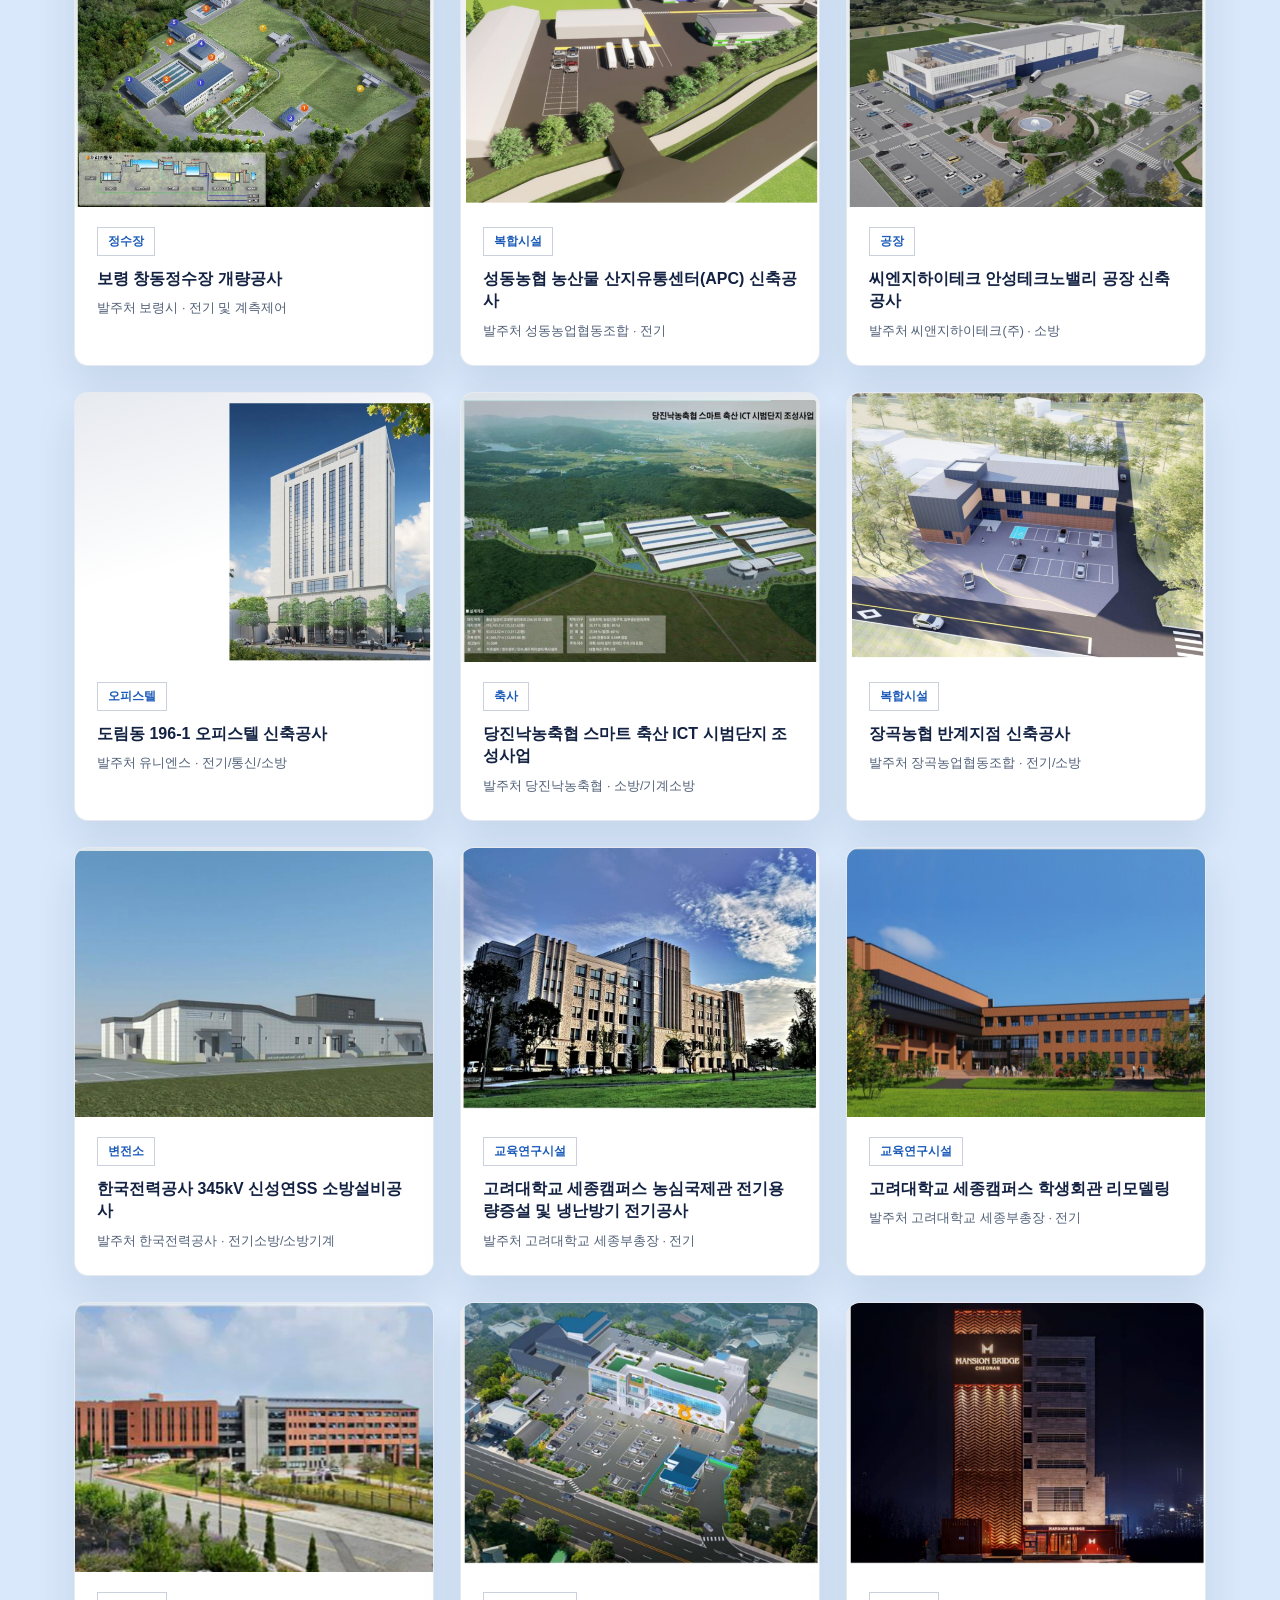
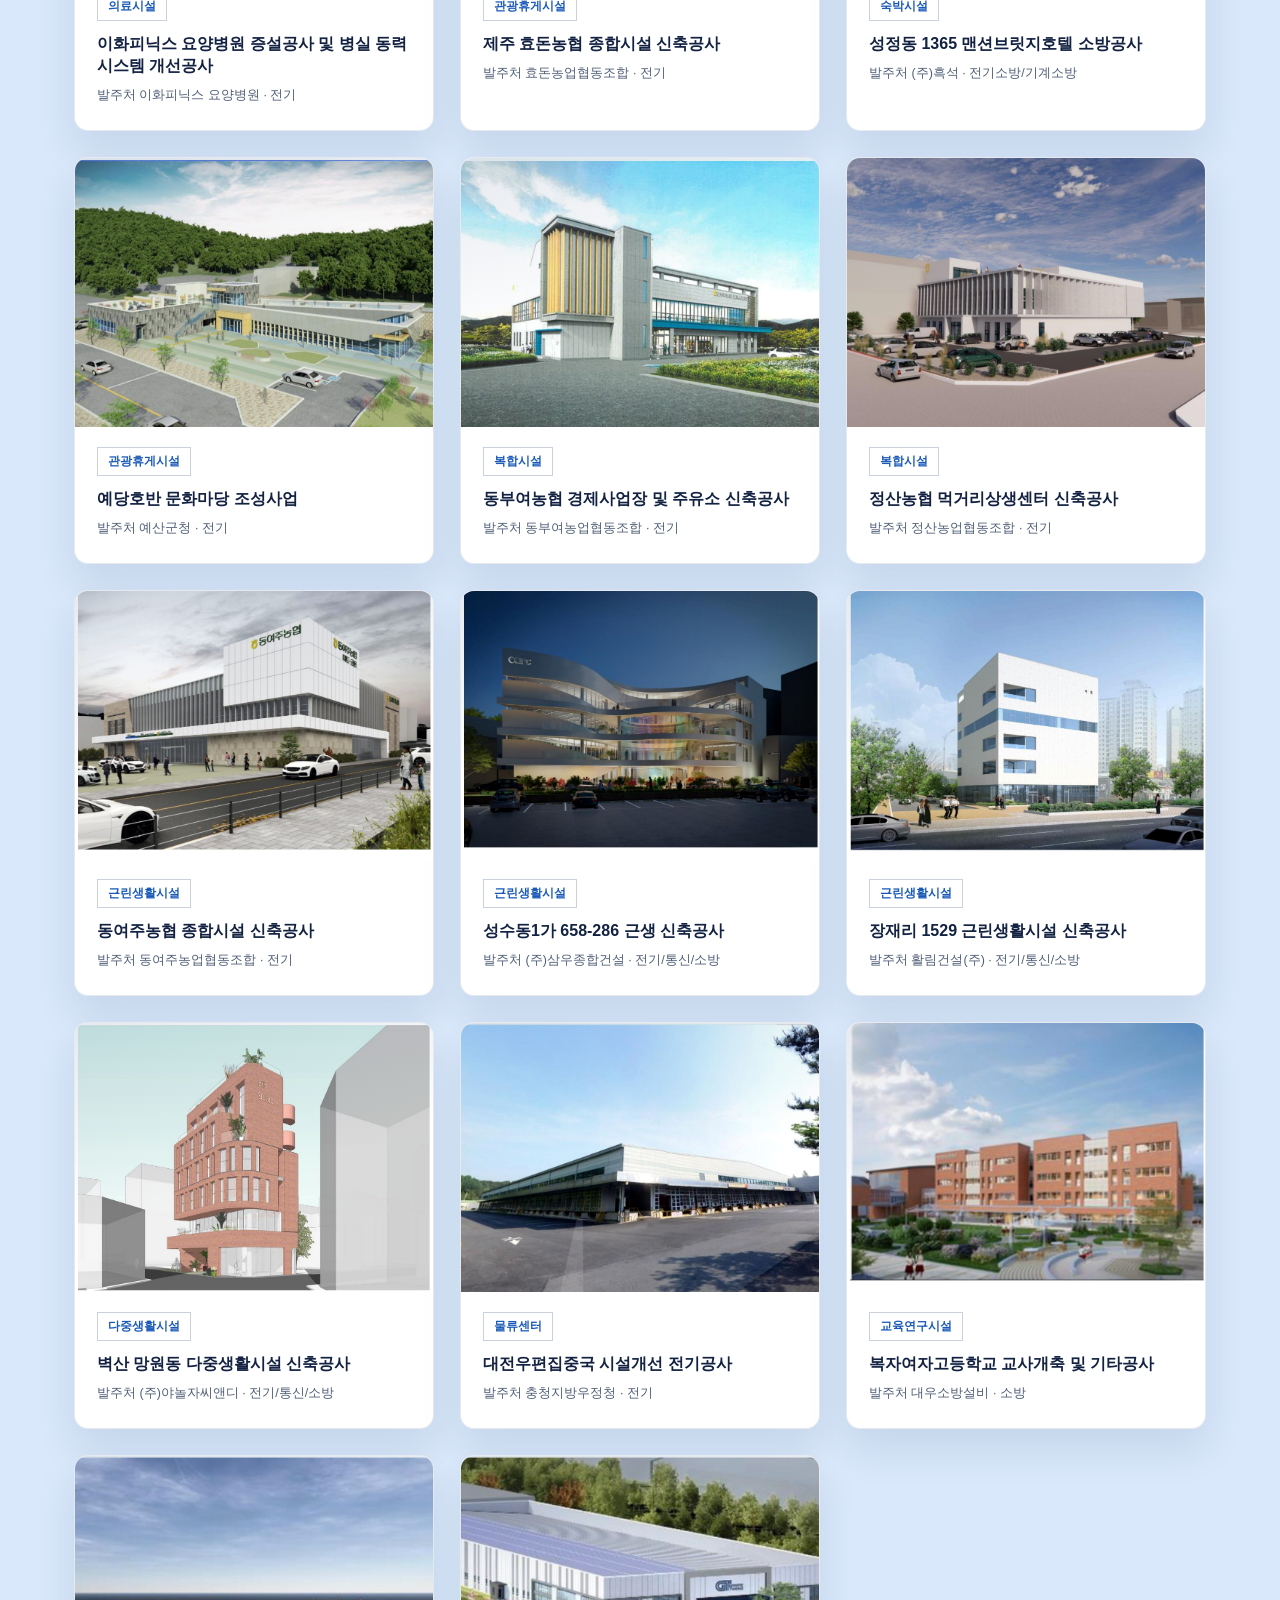
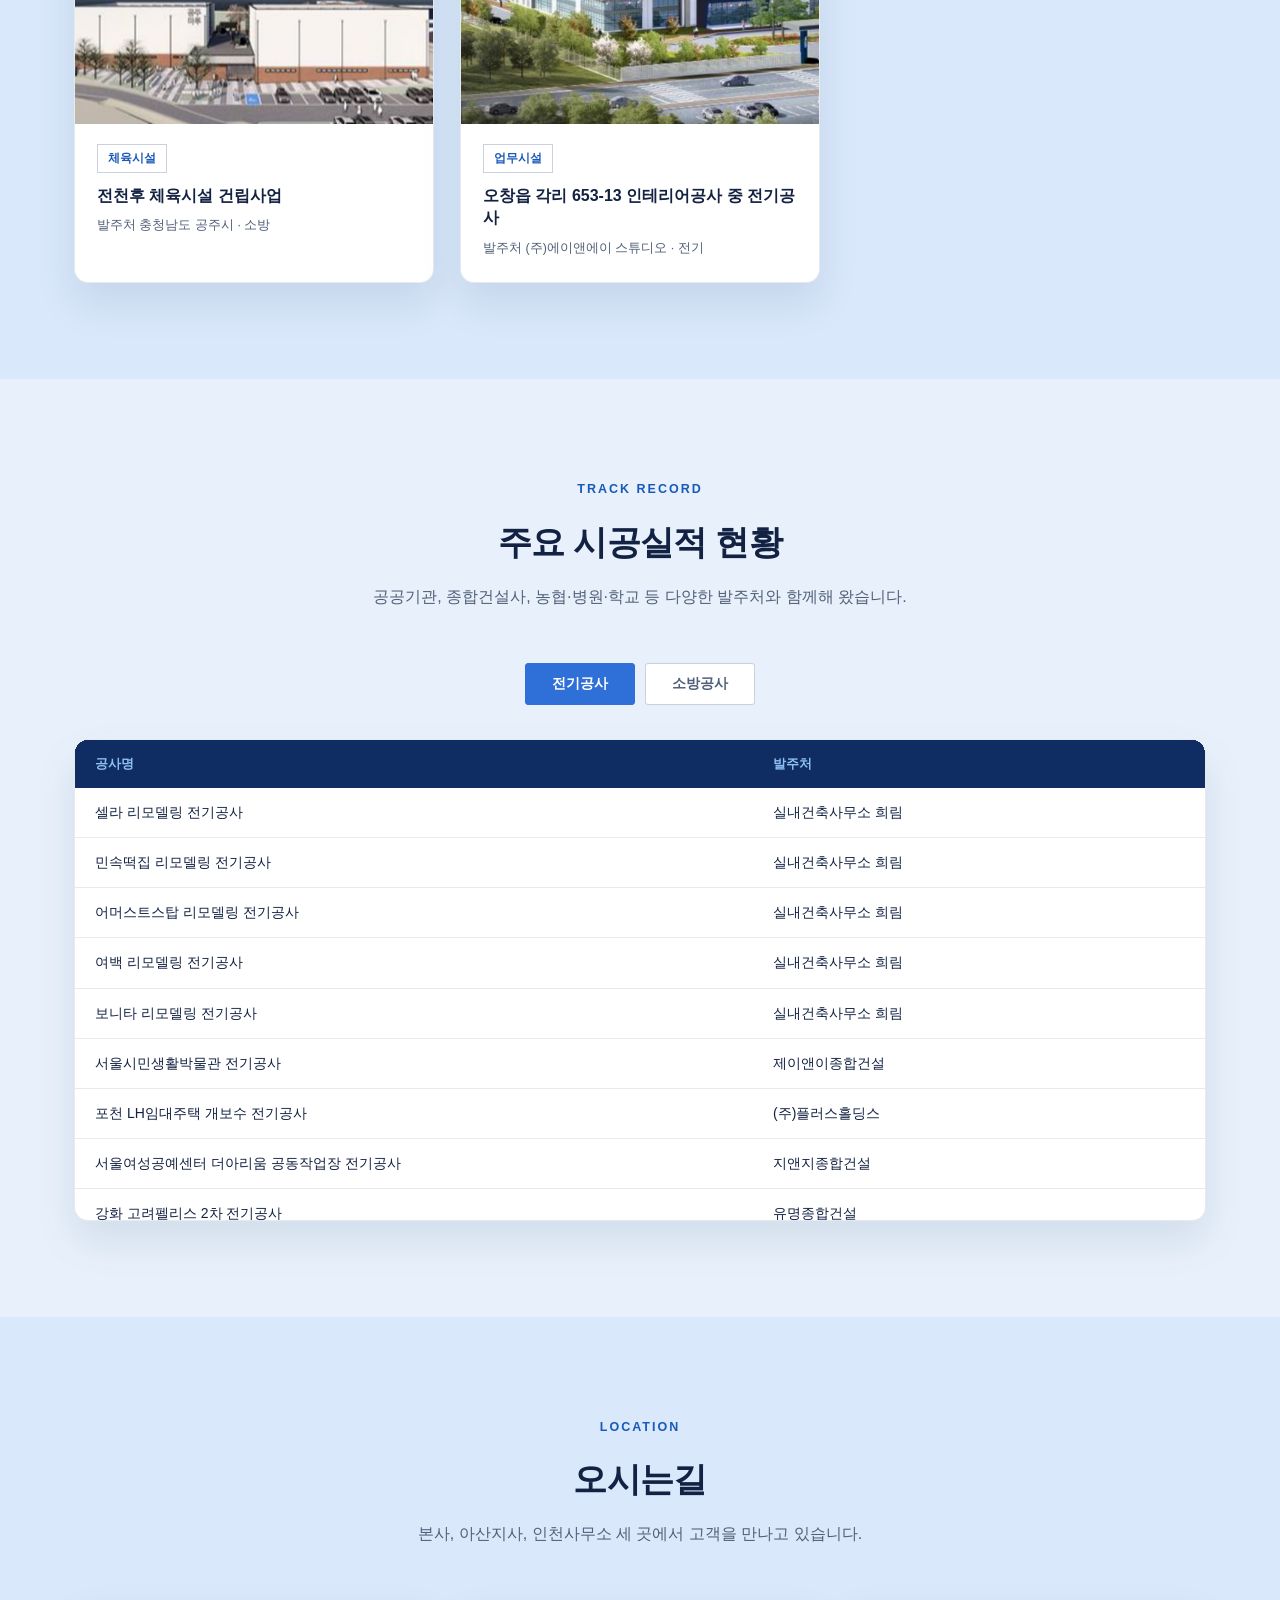
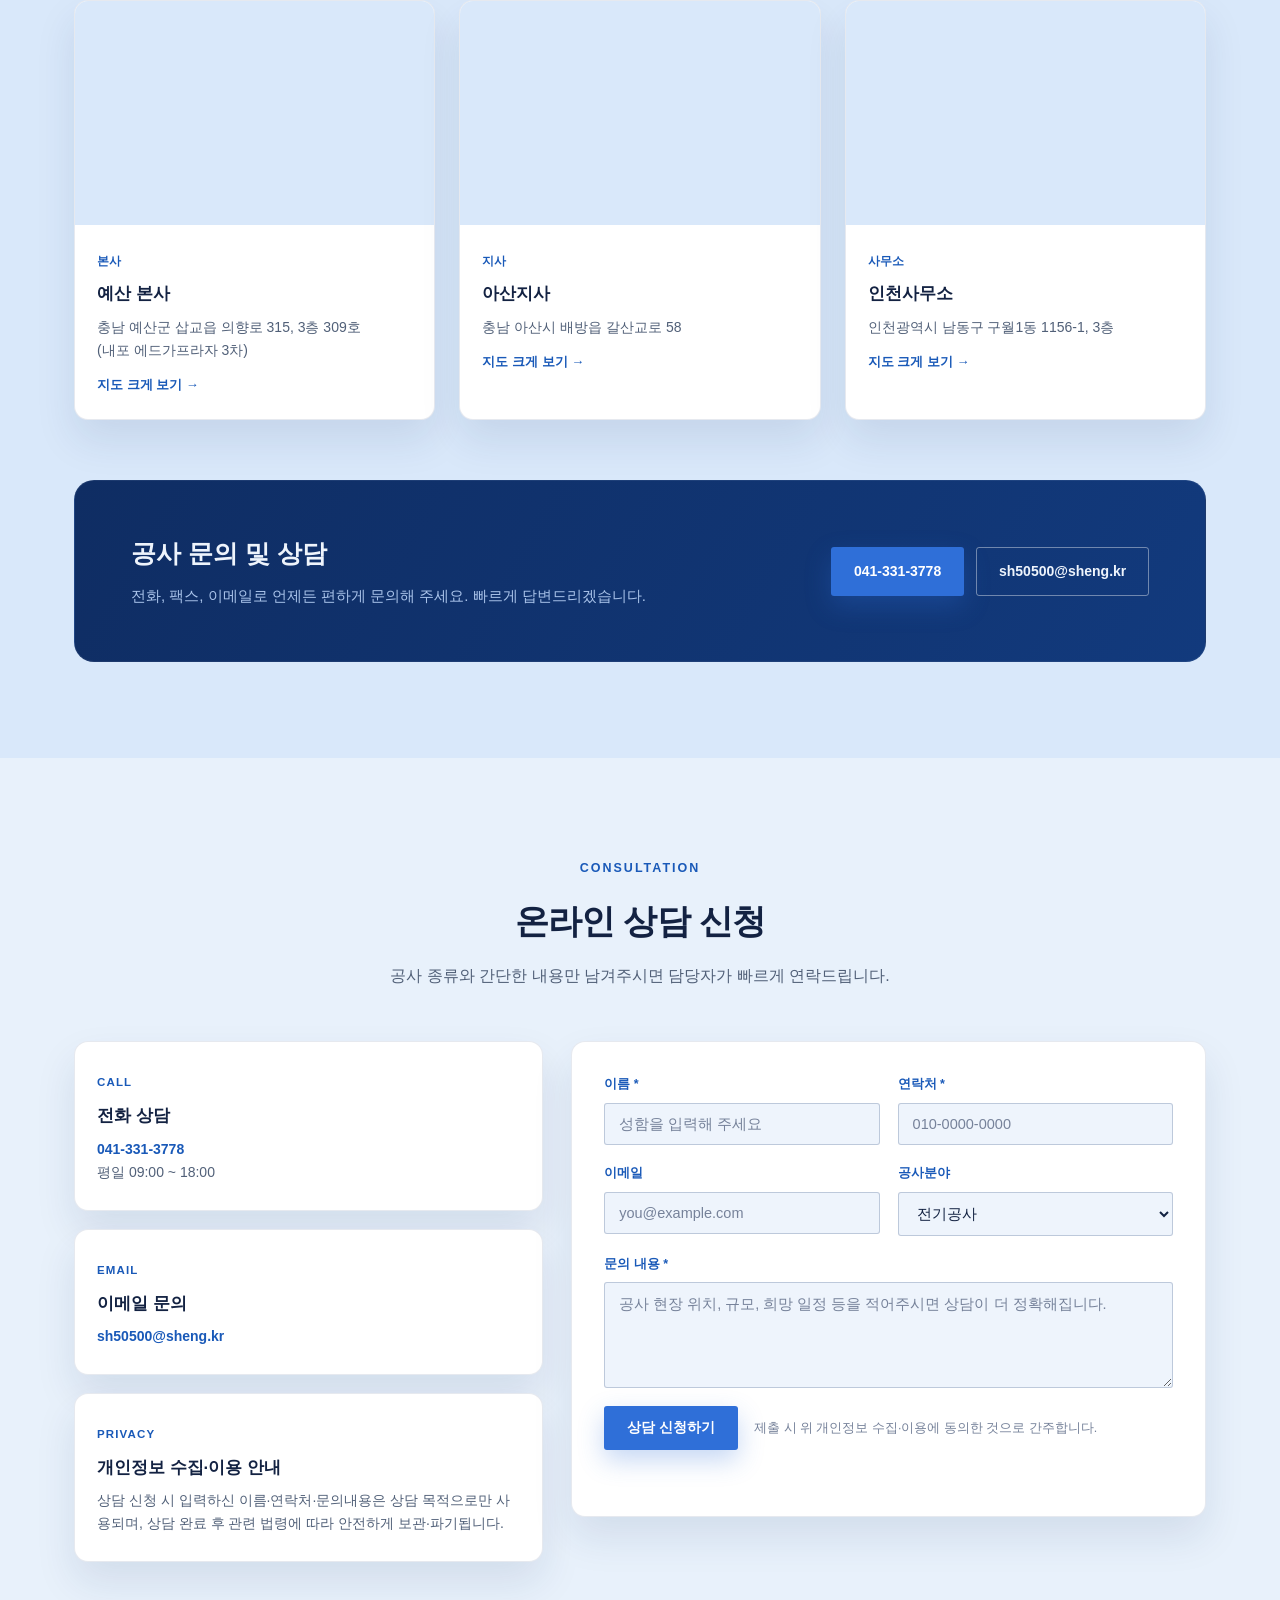
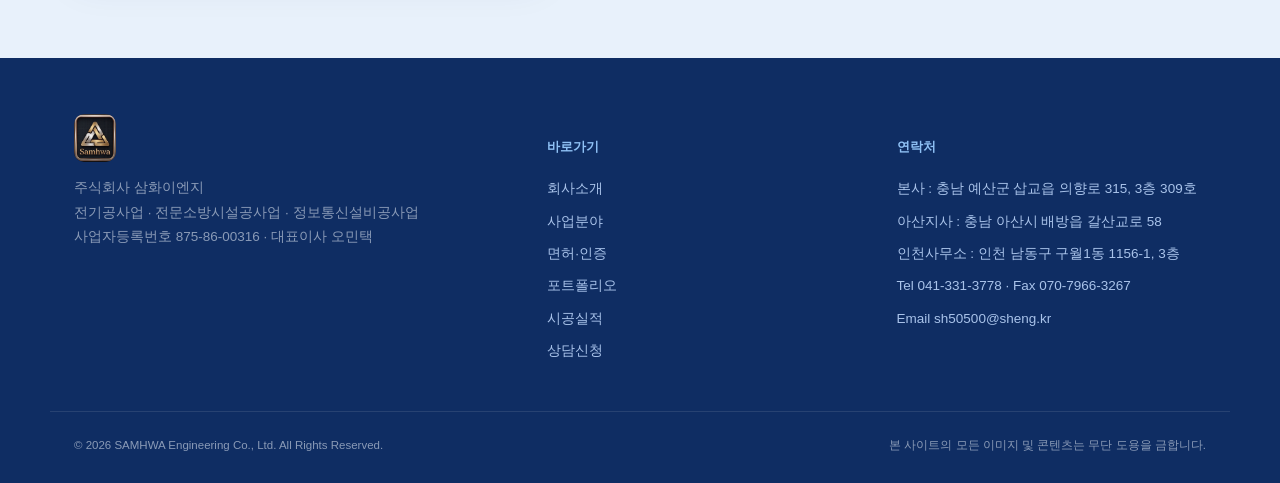
==== commit 72bc4535: "Add the 17 portfolio projects missing from the main site's 시공현황 grid Same fix already applied to var" ====
--- a/index.html
+++ b/index.html
@@ -8,7 +8,7 @@
 <meta property="og:title" content="(주)삼화이엔지 | 기본과 원칙을 최우선으로, 성실 시공하는 기업" />
 <meta property="og:description" content="전기공사업 · 전문소방시설공사업 · 정보통신공사업 면허 보유. 병원·연구시설·공동주택·산업시설 등 다양한 시공 실적." />
 <meta property="og:type" content="website" />
-<meta name="theme-color" content="#0f2d63" />
+<meta name="theme-color" content="#0d0d0e" />
 <link rel="icon" type="image/png" href="assets/img/favicon.png" />
 <link rel="stylesheet" href="css/style.css" />
 </head>
@@ -434,6 +434,159 @@
             <span class="pf-cat">복합시설</span>
             <h4>장곡농협 반계지점 신축공사</h4>
             <p class="pf-meta">발주처 장곡농업협동조합 · 전기/소방</p>
+          </div>
+        </article>
+
+        <article class="pf-card">
+          <div class="pf-thumb"><img src="assets/img/proj_kepco_sinseongyeon.jpg" alt="한국전력공사 345kV 신성연SS" loading="lazy" /></div>
+          <div class="pf-body">
+            <span class="pf-cat">변전소</span>
+            <h4>한국전력공사 345kV 신성연SS 소방설비공사</h4>
+            <p class="pf-meta">발주처 한국전력공사 · 전기소방/소방기계</p>
+          </div>
+        </article>
+
+        <article class="pf-card">
+          <div class="pf-thumb"><img src="assets/img/proj_korea_univ_nongshim.jpg" alt="고려대학교 세종캠퍼스 농심국제관" loading="lazy" /></div>
+          <div class="pf-body">
+            <span class="pf-cat">교육연구시설</span>
+            <h4>고려대학교 세종캠퍼스 농심국제관 전기용량증설 및 냉난방기 전기공사</h4>
+            <p class="pf-meta">발주처 고려대학교 세종부총장 · 전기</p>
+          </div>
+        </article>
+
+        <article class="pf-card">
+          <div class="pf-thumb"><img src="assets/img/proj_korea_univ_student.jpg" alt="고려대학교 세종캠퍼스 학생회관" loading="lazy" /></div>
+          <div class="pf-body">
+            <span class="pf-cat">교육연구시설</span>
+            <h4>고려대학교 세종캠퍼스 학생회관 리모델링</h4>
+            <p class="pf-meta">발주처 고려대학교 세종부총장 · 전기</p>
+          </div>
+        </article>
+
+        <article class="pf-card">
+          <div class="pf-thumb"><img src="assets/img/proj_ihwa_phoenix.jpg" alt="이화피닉스 요양병원" loading="lazy" /></div>
+          <div class="pf-body">
+            <span class="pf-cat">의료시설</span>
+            <h4>이화피닉스 요양병원 증설공사 및 병실 동력시스템 개선공사</h4>
+            <p class="pf-meta">발주처 이화피닉스 요양병원 · 전기</p>
+          </div>
+        </article>
+
+        <article class="pf-card">
+          <div class="pf-thumb"><img src="assets/img/proj_jeju_hyodon.jpg" alt="제주 효돈농협 종합시설" loading="lazy" /></div>
+          <div class="pf-body">
+            <span class="pf-cat">관광휴게시설</span>
+            <h4>제주 효돈농협 종합시설 신축공사</h4>
+            <p class="pf-meta">발주처 효돈농업협동조합 · 전기</p>
+          </div>
+        </article>
+
+        <article class="pf-card">
+          <div class="pf-thumb"><img src="assets/img/proj_seongjeong_hotel.jpg" alt="성정동 1365 맨션브릿지호텔" loading="lazy" /></div>
+          <div class="pf-body">
+            <span class="pf-cat">숙박시설</span>
+            <h4>성정동 1365 맨션브릿지호텔 소방공사</h4>
+            <p class="pf-meta">발주처 (주)흑석 · 전기소방/기계소방</p>
+          </div>
+        </article>
+
+        <article class="pf-card">
+          <div class="pf-thumb"><img src="assets/img/proj_yedang_lake.jpg" alt="예당호반 문화마당 조성사업" loading="lazy" /></div>
+          <div class="pf-body">
+            <span class="pf-cat">관광휴게시설</span>
+            <h4>예당호반 문화마당 조성사업</h4>
+            <p class="pf-meta">발주처 예산군청 · 전기</p>
+          </div>
+        </article>
+
+        <article class="pf-card">
+          <div class="pf-thumb"><img src="assets/img/proj_dongbuyeo_nh.jpg" alt="동부여농협 경제사업장 및 주유소" loading="lazy" /></div>
+          <div class="pf-body">
+            <span class="pf-cat">복합시설</span>
+            <h4>동부여농협 경제사업장 및 주유소 신축공사</h4>
+            <p class="pf-meta">발주처 동부여농업협동조합 · 전기</p>
+          </div>
+        </article>
+
+        <article class="pf-card">
+          <div class="pf-thumb"><img src="assets/img/proj_jeongsan_nh.jpg" alt="정산농협 먹거리상생센터" loading="lazy" /></div>
+          <div class="pf-body">
+            <span class="pf-cat">복합시설</span>
+            <h4>정산농협 먹거리상생센터 신축공사</h4>
+            <p class="pf-meta">발주처 정산농업협동조합 · 전기</p>
+          </div>
+        </article>
+
+        <article class="pf-card">
+          <div class="pf-thumb"><img src="assets/img/proj_dongyeoju_nh.jpg" alt="동여주농협 종합시설" loading="lazy" /></div>
+          <div class="pf-body">
+            <span class="pf-cat">근린생활시설</span>
+            <h4>동여주농협 종합시설 신축공사</h4>
+            <p class="pf-meta">발주처 동여주농업협동조합 · 전기</p>
+          </div>
+        </article>
+
+        <article class="pf-card">
+          <div class="pf-thumb"><img src="assets/img/proj_seongsu_geunsaeng.jpg" alt="성수동1가 658-286 근생" loading="lazy" /></div>
+          <div class="pf-body">
+            <span class="pf-cat">근린생활시설</span>
+            <h4>성수동1가 658-286 근생 신축공사</h4>
+            <p class="pf-meta">발주처 (주)삼우종합건설 · 전기/통신/소방</p>
+          </div>
+        </article>
+
+        <article class="pf-card">
+          <div class="pf-thumb"><img src="assets/img/proj_jangjae_geunsaeng.jpg" alt="장재리 1529 근린생활시설" loading="lazy" /></div>
+          <div class="pf-body">
+            <span class="pf-cat">근린생활시설</span>
+            <h4>장재리 1529 근린생활시설 신축공사</h4>
+            <p class="pf-meta">발주처 활림건설(주) · 전기/통신/소방</p>
+          </div>
+        </article>
+
+        <article class="pf-card">
+          <div class="pf-thumb"><img src="assets/img/proj_byeoksan_mangwon.jpg" alt="벽산 망원동 다중생활시설" loading="lazy" /></div>
+          <div class="pf-body">
+            <span class="pf-cat">다중생활시설</span>
+            <h4>벽산 망원동 다중생활시설 신축공사</h4>
+            <p class="pf-meta">발주처 (주)야놀자씨앤디 · 전기/통신/소방</p>
+          </div>
+        </article>
+
+        <article class="pf-card">
+          <div class="pf-thumb"><img src="assets/img/proj_daejeon_post.jpg" alt="대전우편집중국 시설개선" loading="lazy" /></div>
+          <div class="pf-body">
+            <span class="pf-cat">물류센터</span>
+            <h4>대전우편집중국 시설개선 전기공사</h4>
+            <p class="pf-meta">발주처 충청지방우정청 · 전기</p>
+          </div>
+        </article>
+
+        <article class="pf-card">
+          <div class="pf-thumb"><img src="assets/img/proj_bokja_girls_hs.jpg" alt="복자여자고등학교 교사개축" loading="lazy" /></div>
+          <div class="pf-body">
+            <span class="pf-cat">교육연구시설</span>
+            <h4>복자여자고등학교 교사개축 및 기타공사</h4>
+            <p class="pf-meta">발주처 대우소방설비 · 소방</p>
+          </div>
+        </article>
+
+        <article class="pf-card">
+          <div class="pf-thumb"><img src="assets/img/proj_gongju_sports.jpg" alt="전천후 체육시설 건립사업" loading="lazy" /></div>
+          <div class="pf-body">
+            <span class="pf-cat">체육시설</span>
+            <h4>전천후 체육시설 건립사업</h4>
+            <p class="pf-meta">발주처 충청남도 공주시 · 소방</p>
+          </div>
+        </article>
+
+        <article class="pf-card">
+          <div class="pf-thumb"><img src="assets/img/proj_ochang_gakri.jpg" alt="오창읍 각리 653-13 인테리어공사" loading="lazy" /></div>
+          <div class="pf-body">
+            <span class="pf-cat">업무시설</span>
+            <h4>오창읍 각리 653-13 인테리어공사 중 전기공사</h4>
+            <p class="pf-meta">발주처 (주)에이앤에이 스튜디오 · 전기</p>
           </div>
         </article>
 
--- a/css/style.css
+++ b/css/style.css
@@ -66,7 +66,7 @@
 /* ---------- 앰비언트 배경 레이어 ---------- */
 .bg-canvas{
   position:fixed;inset:0;width:100%;height:100%;z-index:0;
-  pointer-events:none;opacity:.55;
+  pointer-events:none;opacity:.4;
 }
 .grain-overlay{
   position:fixed;inset:0;z-index:1;pointer-events:none;
